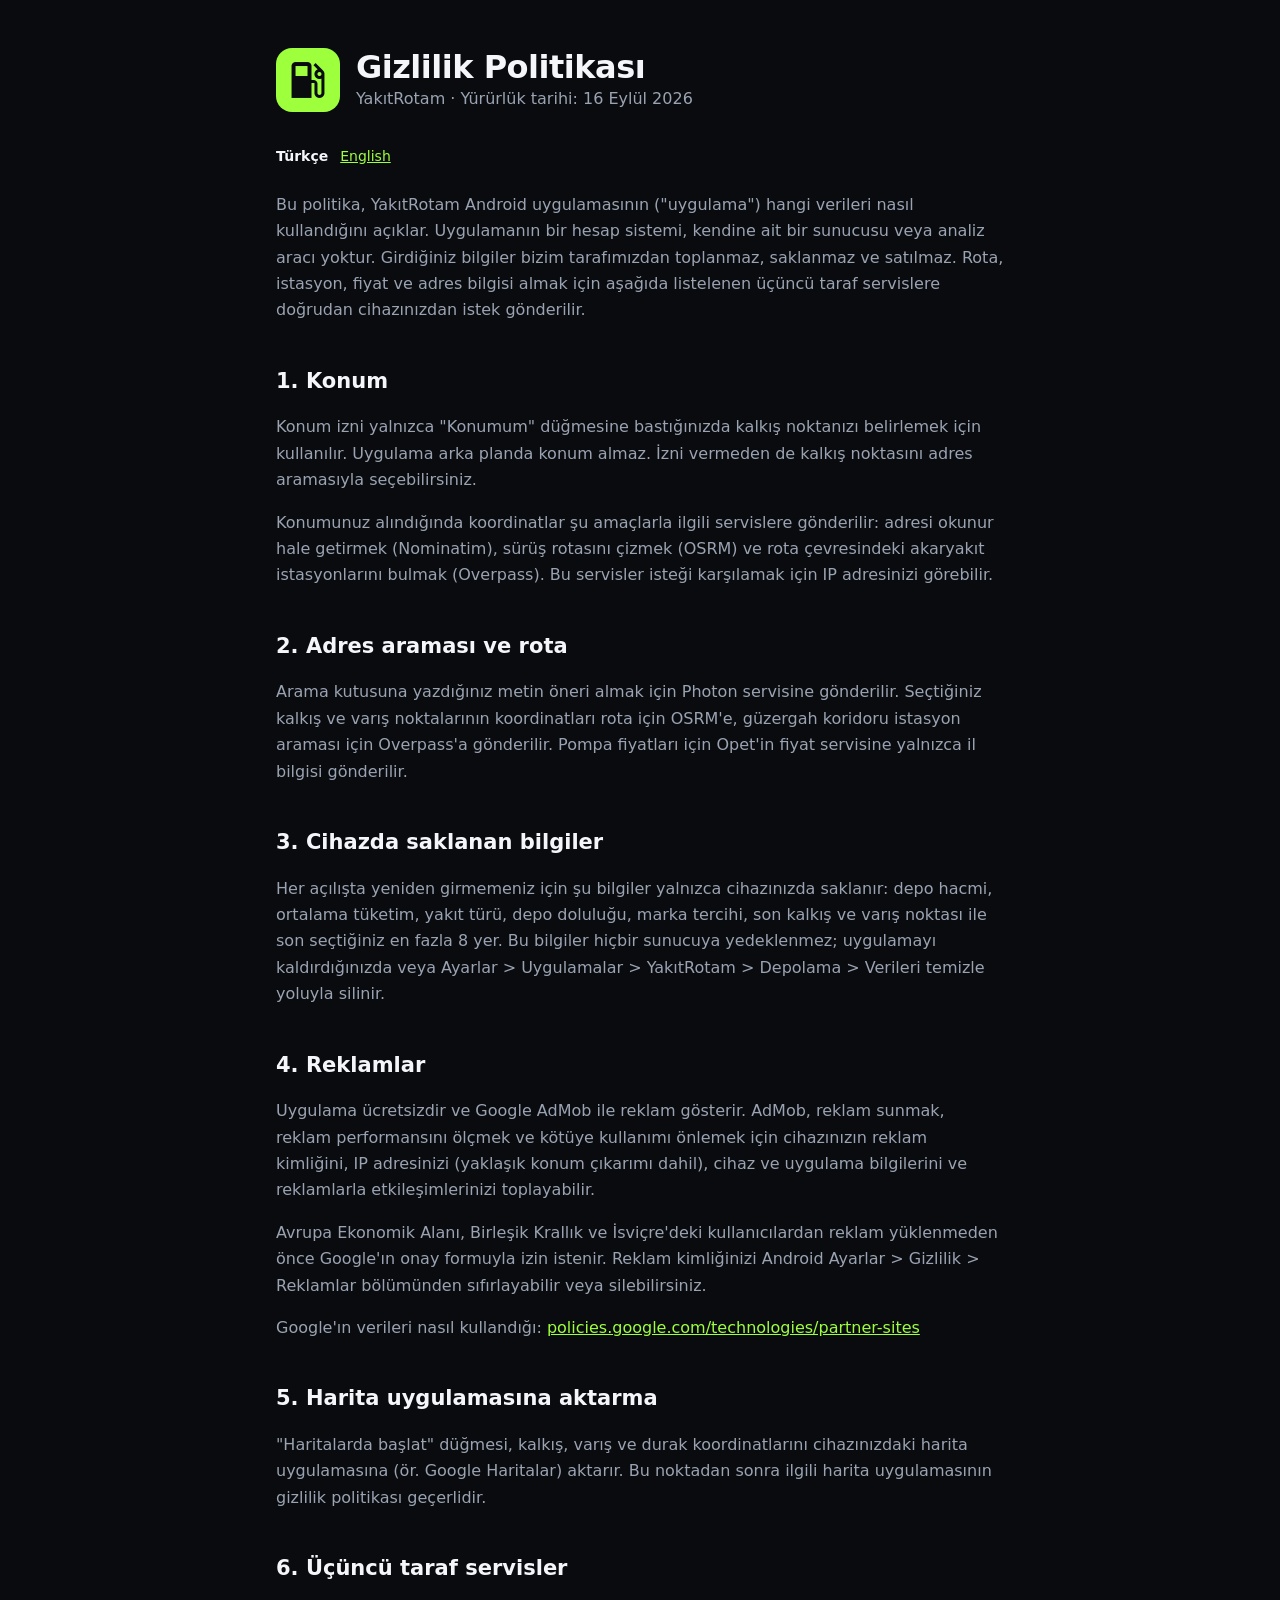
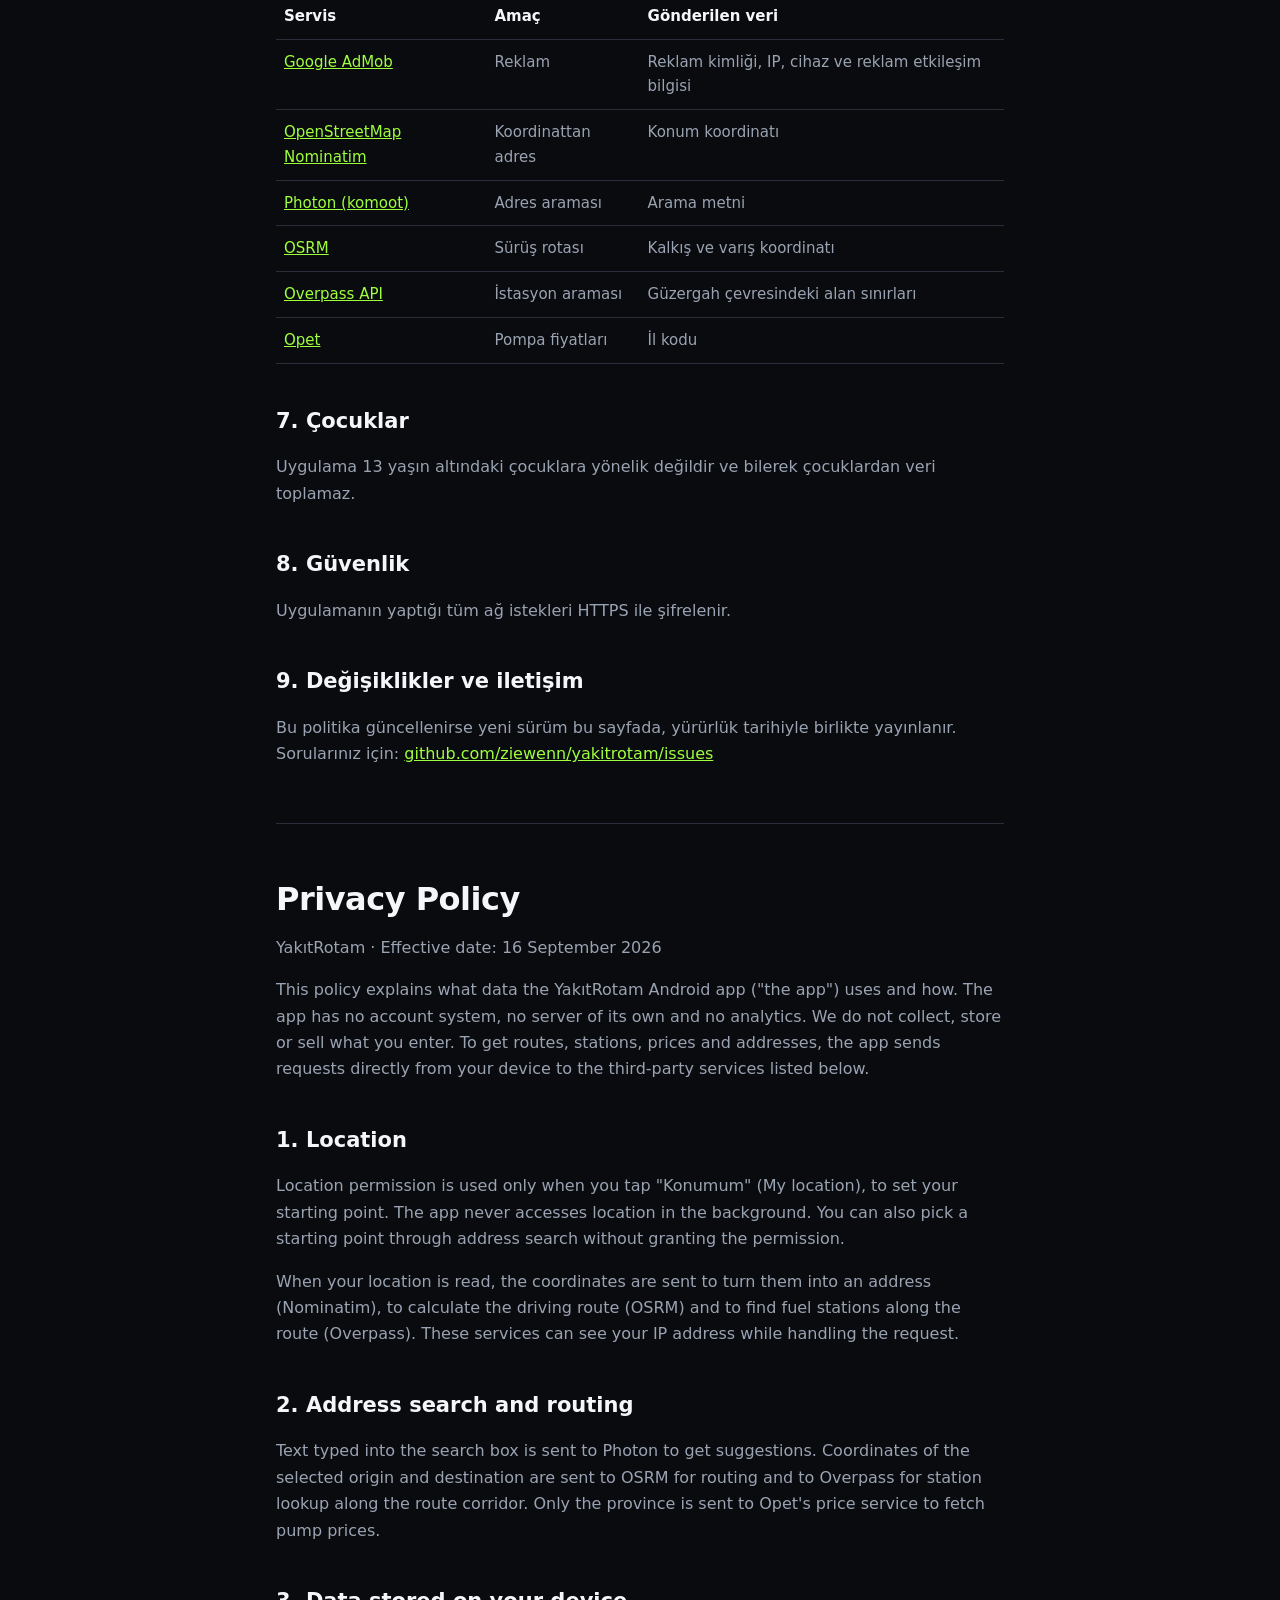
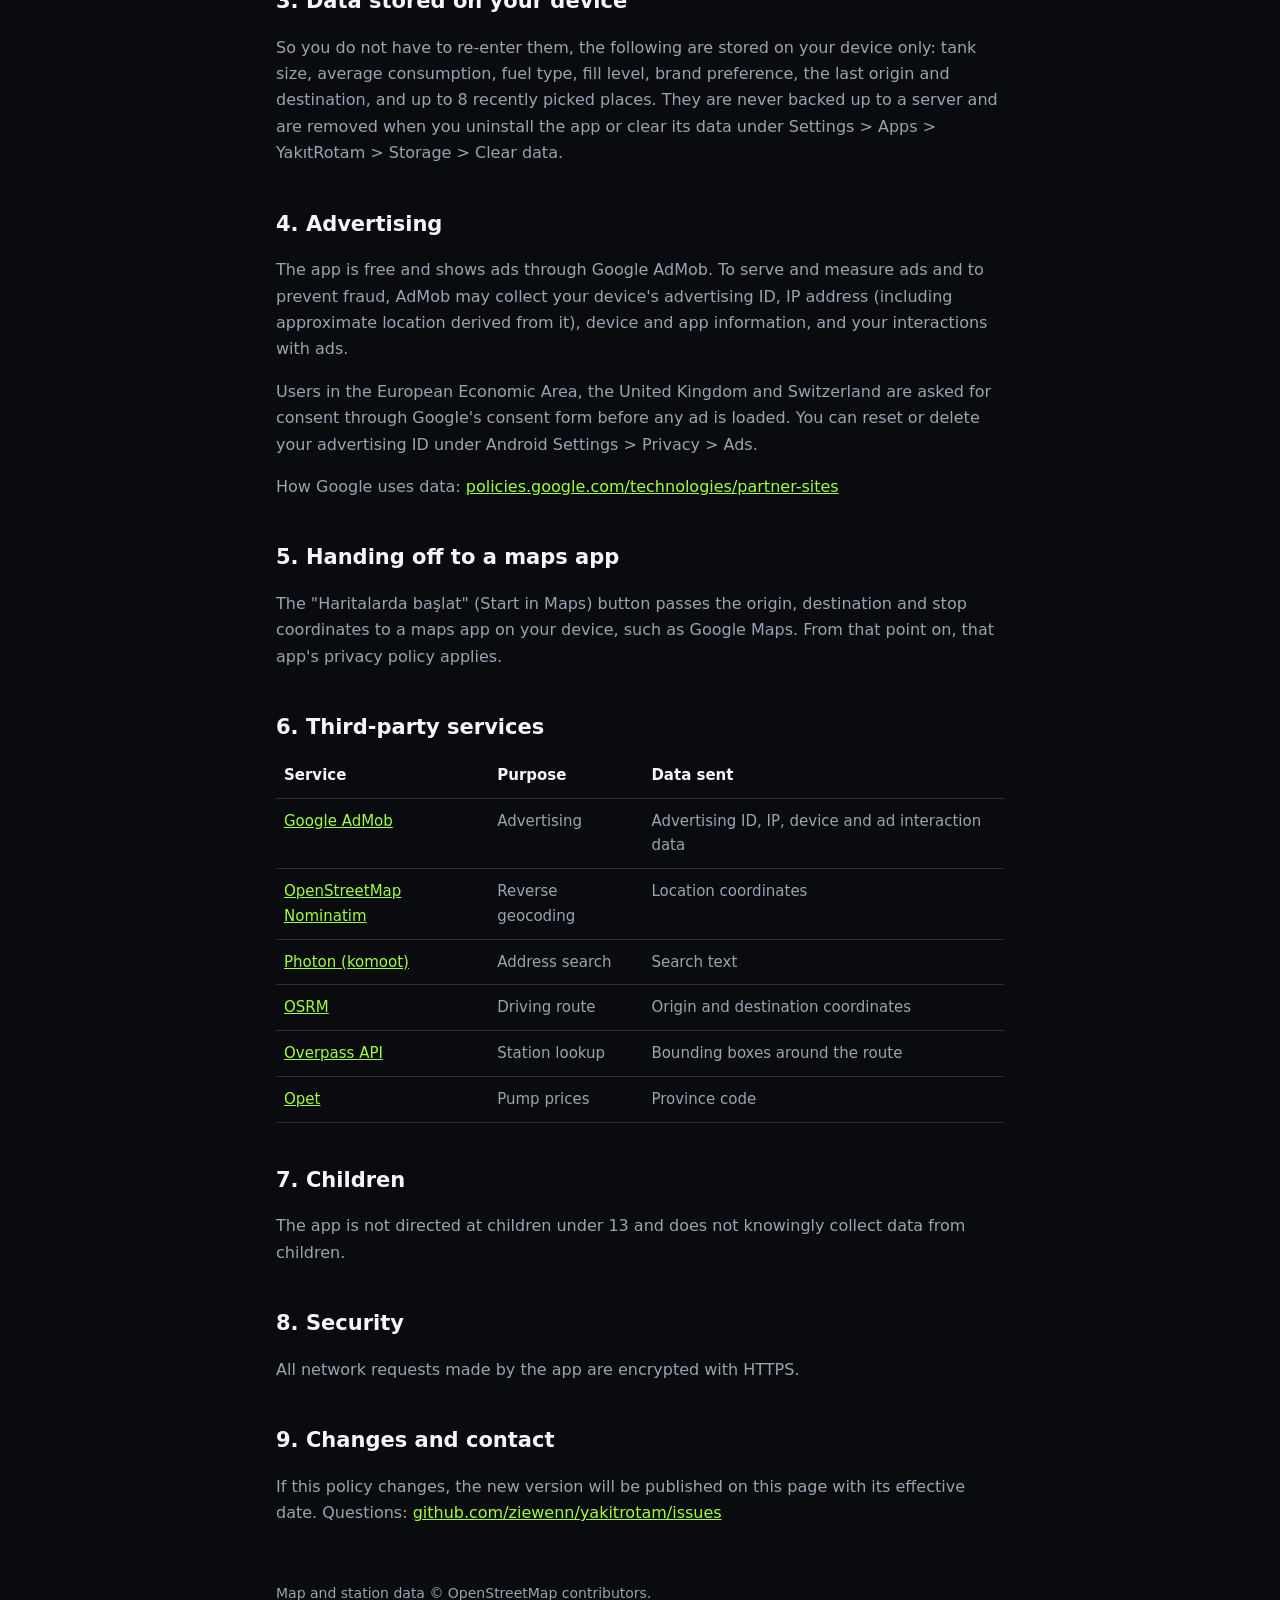
==== yakitrotam/privacy/index.html @ 1d60706a "YakıtRotam sitesi: gizlilik politikası ve app-ads.txt" ====
<!doctype html>
<html lang="tr">
<head>
<meta charset="utf-8">
<meta name="viewport" content="width=device-width, initial-scale=1">
<title>YakıtRotam Gizlilik Politikası</title>
<meta name="description" content="YakıtRotam Android uygulamasının gizlilik politikası.">
<link rel="icon" href="../icon.png">
<link rel="stylesheet" href="../../styles.css">
</head>
<body>
<main>
  <header>
    <img src="../icon.png" alt="">
    <div>
      <h1>Gizlilik Politikası</h1>
      <p style="margin:0">YakıtRotam · Yürürlük tarihi: 16 Eylül 2026</p>
    </div>
  </header>

  <div class="lang"><strong>Türkçe</strong> <a href="#en">English</a></div>

  <p>Bu politika, YakıtRotam Android uygulamasının ("uygulama") hangi verileri nasıl
  kullandığını açıklar. Uygulamanın bir hesap sistemi, kendine ait bir sunucusu veya
  analiz aracı yoktur. Girdiğiniz bilgiler bizim tarafımızdan toplanmaz, saklanmaz ve
  satılmaz. Rota, istasyon, fiyat ve adres bilgisi almak için aşağıda listelenen
  üçüncü taraf servislere doğrudan cihazınızdan istek gönderilir.</p>

  <h2>1. Konum</h2>
  <p>Konum izni yalnızca "Konumum" düğmesine bastığınızda kalkış noktanızı belirlemek
  için kullanılır. Uygulama arka planda konum almaz. İzni vermeden de kalkış noktasını
  adres aramasıyla seçebilirsiniz.</p>
  <p>Konumunuz alındığında koordinatlar şu amaçlarla ilgili servislere gönderilir:
  adresi okunur hale getirmek (Nominatim), sürüş rotasını çizmek (OSRM) ve rota
  çevresindeki akaryakıt istasyonlarını bulmak (Overpass). Bu servisler isteği
  karşılamak için IP adresinizi görebilir.</p>

  <h2>2. Adres araması ve rota</h2>
  <p>Arama kutusuna yazdığınız metin öneri almak için Photon servisine gönderilir.
  Seçtiğiniz kalkış ve varış noktalarının koordinatları rota için OSRM'e, güzergah
  koridoru istasyon araması için Overpass'a gönderilir. Pompa fiyatları için Opet'in
  fiyat servisine yalnızca il bilgisi gönderilir.</p>

  <h2>3. Cihazda saklanan bilgiler</h2>
  <p>Her açılışta yeniden girmemeniz için şu bilgiler yalnızca cihazınızda saklanır:
  depo hacmi, ortalama tüketim, yakıt türü, depo doluluğu, marka tercihi, son kalkış
  ve varış noktası ile son seçtiğiniz en fazla 8 yer. Bu bilgiler hiçbir sunucuya
  yedeklenmez; uygulamayı kaldırdığınızda veya Ayarlar &gt; Uygulamalar &gt; YakıtRotam &gt;
  Depolama &gt; Verileri temizle yoluyla silinir.</p>

  <h2>4. Reklamlar</h2>
  <p>Uygulama ücretsizdir ve Google AdMob ile reklam gösterir. AdMob, reklam sunmak,
  reklam performansını ölçmek ve kötüye kullanımı önlemek için cihazınızın reklam
  kimliğini, IP adresinizi (yaklaşık konum çıkarımı dahil), cihaz ve uygulama
  bilgilerini ve reklamlarla etkileşimlerinizi toplayabilir.</p>
  <p>Avrupa Ekonomik Alanı, Birleşik Krallık ve İsviçre'deki kullanıcılardan reklam
  yüklenmeden önce Google'ın onay formuyla izin istenir. Reklam kimliğinizi Android
  Ayarlar &gt; Gizlilik &gt; Reklamlar bölümünden sıfırlayabilir veya silebilirsiniz.</p>
  <p>Google'ın verileri nasıl kullandığı:
  <a href="https://policies.google.com/technologies/partner-sites">policies.google.com/technologies/partner-sites</a></p>

  <h2>5. Harita uygulamasına aktarma</h2>
  <p>"Haritalarda başlat" düğmesi, kalkış, varış ve durak koordinatlarını cihazınızdaki
  harita uygulamasına (ör. Google Haritalar) aktarır. Bu noktadan sonra ilgili harita
  uygulamasının gizlilik politikası geçerlidir.</p>

  <h2>6. Üçüncü taraf servisler</h2>
  <div class="table-wrap">
  <table>
    <tr><th>Servis</th><th>Amaç</th><th>Gönderilen veri</th></tr>
    <tr><td><a href="https://admob.google.com/">Google AdMob</a></td><td>Reklam</td><td>Reklam kimliği, IP, cihaz ve reklam etkileşim bilgisi</td></tr>
    <tr><td><a href="https://wiki.osmfoundation.org/wiki/Privacy_Policy">OpenStreetMap Nominatim</a></td><td>Koordinattan adres</td><td>Konum koordinatı</td></tr>
    <tr><td><a href="https://photon.komoot.io/">Photon (komoot)</a></td><td>Adres araması</td><td>Arama metni</td></tr>
    <tr><td><a href="https://project-osrm.org/">OSRM</a></td><td>Sürüş rotası</td><td>Kalkış ve varış koordinatı</td></tr>
    <tr><td><a href="https://wiki.openstreetmap.org/wiki/Overpass_API">Overpass API</a></td><td>İstasyon araması</td><td>Güzergah çevresindeki alan sınırları</td></tr>
    <tr><td><a href="https://www.opet.com.tr/">Opet</a></td><td>Pompa fiyatları</td><td>İl kodu</td></tr>
  </table>
  </div>

  <h2>7. Çocuklar</h2>
  <p>Uygulama 13 yaşın altındaki çocuklara yönelik değildir ve bilerek çocuklardan veri
  toplamaz.</p>

  <h2>8. Güvenlik</h2>
  <p>Uygulamanın yaptığı tüm ağ istekleri HTTPS ile şifrelenir.</p>

  <h2>9. Değişiklikler ve iletişim</h2>
  <p>Bu politika güncellenirse yeni sürüm bu sayfada, yürürlük tarihiyle birlikte
  yayınlanır. Sorularınız için:
  <a href="https://github.com/ziewenn/yakitrotam/issues">github.com/ziewenn/yakitrotam/issues</a></p>

  <hr style="border:none;border-top:1px solid var(--border);margin:56px 0" id="en">

  <h1>Privacy Policy</h1>
  <p>YakıtRotam · Effective date: 16 September 2026</p>

  <p>This policy explains what data the YakıtRotam Android app ("the app") uses and how.
  The app has no account system, no server of its own and no analytics. We do not
  collect, store or sell what you enter. To get routes, stations, prices and addresses,
  the app sends requests directly from your device to the third-party services listed
  below.</p>

  <h2>1. Location</h2>
  <p>Location permission is used only when you tap "Konumum" (My location), to set your
  starting point. The app never accesses location in the background. You can also pick
  a starting point through address search without granting the permission.</p>
  <p>When your location is read, the coordinates are sent to turn them into an address
  (Nominatim), to calculate the driving route (OSRM) and to find fuel stations along the
  route (Overpass). These services can see your IP address while handling the request.</p>

  <h2>2. Address search and routing</h2>
  <p>Text typed into the search box is sent to Photon to get suggestions. Coordinates of
  the selected origin and destination are sent to OSRM for routing and to Overpass for
  station lookup along the route corridor. Only the province is sent to Opet's price
  service to fetch pump prices.</p>

  <h2>3. Data stored on your device</h2>
  <p>So you do not have to re-enter them, the following are stored on your device only:
  tank size, average consumption, fuel type, fill level, brand preference, the last
  origin and destination, and up to 8 recently picked places. They are never backed up
  to a server and are removed when you uninstall the app or clear its data under
  Settings &gt; Apps &gt; YakıtRotam &gt; Storage &gt; Clear data.</p>

  <h2>4. Advertising</h2>
  <p>The app is free and shows ads through Google AdMob. To serve and measure ads and to
  prevent fraud, AdMob may collect your device's advertising ID, IP address (including
  approximate location derived from it), device and app information, and your
  interactions with ads.</p>
  <p>Users in the European Economic Area, the United Kingdom and Switzerland are asked
  for consent through Google's consent form before any ad is loaded. You can reset or
  delete your advertising ID under Android Settings &gt; Privacy &gt; Ads.</p>
  <p>How Google uses data:
  <a href="https://policies.google.com/technologies/partner-sites">policies.google.com/technologies/partner-sites</a></p>

  <h2>5. Handing off to a maps app</h2>
  <p>The "Haritalarda başlat" (Start in Maps) button passes the origin, destination and
  stop coordinates to a maps app on your device, such as Google Maps. From that point
  on, that app's privacy policy applies.</p>

  <h2>6. Third-party services</h2>
  <div class="table-wrap">
  <table>
    <tr><th>Service</th><th>Purpose</th><th>Data sent</th></tr>
    <tr><td><a href="https://admob.google.com/">Google AdMob</a></td><td>Advertising</td><td>Advertising ID, IP, device and ad interaction data</td></tr>
    <tr><td><a href="https://wiki.osmfoundation.org/wiki/Privacy_Policy">OpenStreetMap Nominatim</a></td><td>Reverse geocoding</td><td>Location coordinates</td></tr>
    <tr><td><a href="https://photon.komoot.io/">Photon (komoot)</a></td><td>Address search</td><td>Search text</td></tr>
    <tr><td><a href="https://project-osrm.org/">OSRM</a></td><td>Driving route</td><td>Origin and destination coordinates</td></tr>
    <tr><td><a href="https://wiki.openstreetmap.org/wiki/Overpass_API">Overpass API</a></td><td>Station lookup</td><td>Bounding boxes around the route</td></tr>
    <tr><td><a href="https://www.opet.com.tr/">Opet</a></td><td>Pump prices</td><td>Province code</td></tr>
  </table>
  </div>

  <h2>7. Children</h2>
  <p>The app is not directed at children under 13 and does not knowingly collect data
  from children.</p>

  <h2>8. Security</h2>
  <p>All network requests made by the app are encrypted with HTTPS.</p>

  <h2>9. Changes and contact</h2>
  <p>If this policy changes, the new version will be published on this page with its
  effective date. Questions:
  <a href="https://github.com/ziewenn/yakitrotam/issues">github.com/ziewenn/yakitrotam/issues</a></p>

  <footer>Map and station data © OpenStreetMap contributors.</footer>
</main>
</body>
</html>
---- styles.css ----
:root { --bg:#0a0b0f; --surface:#14161d; --border:#2a2e3a; --text:#f4f6fa; --muted:#9aa3b2; --accent:#9eff3d; }
* { box-sizing:border-box; }
body { margin:0; background:var(--bg); color:var(--text); font:16px/1.65 system-ui,-apple-system,"Segoe UI",Roboto,sans-serif; }
main { max-width:760px; margin:0 auto; padding:48px 16px 80px; }
a { color:var(--accent); }
header { display:flex; align-items:center; gap:16px; margin-bottom:32px; }
header img { width:64px; height:64px; border-radius:16px; }
h1 { font-size:32px; line-height:1.2; margin:0; letter-spacing:-0.5px; }
h2 { font-size:21px; margin:40px 0 8px; }
h3 { font-size:17px; margin:24px 0 4px; }
p, li { color:var(--muted); }
strong { color:var(--text); }
.lang { display:flex; gap:12px; margin-bottom:24px; font-size:14px; }
.card { background:var(--surface); border:1px solid var(--border); border-radius:16px; padding:20px; margin:16px 0; }
table { width:100%; border-collapse:collapse; font-size:15px; }
th, td { text-align:left; padding:10px 8px; border-bottom:1px solid var(--border); vertical-align:top; color:var(--muted); }
th { color:var(--text); }
.table-wrap { overflow-x:auto; }
footer { margin-top:56px; font-size:14px; color:var(--muted); }
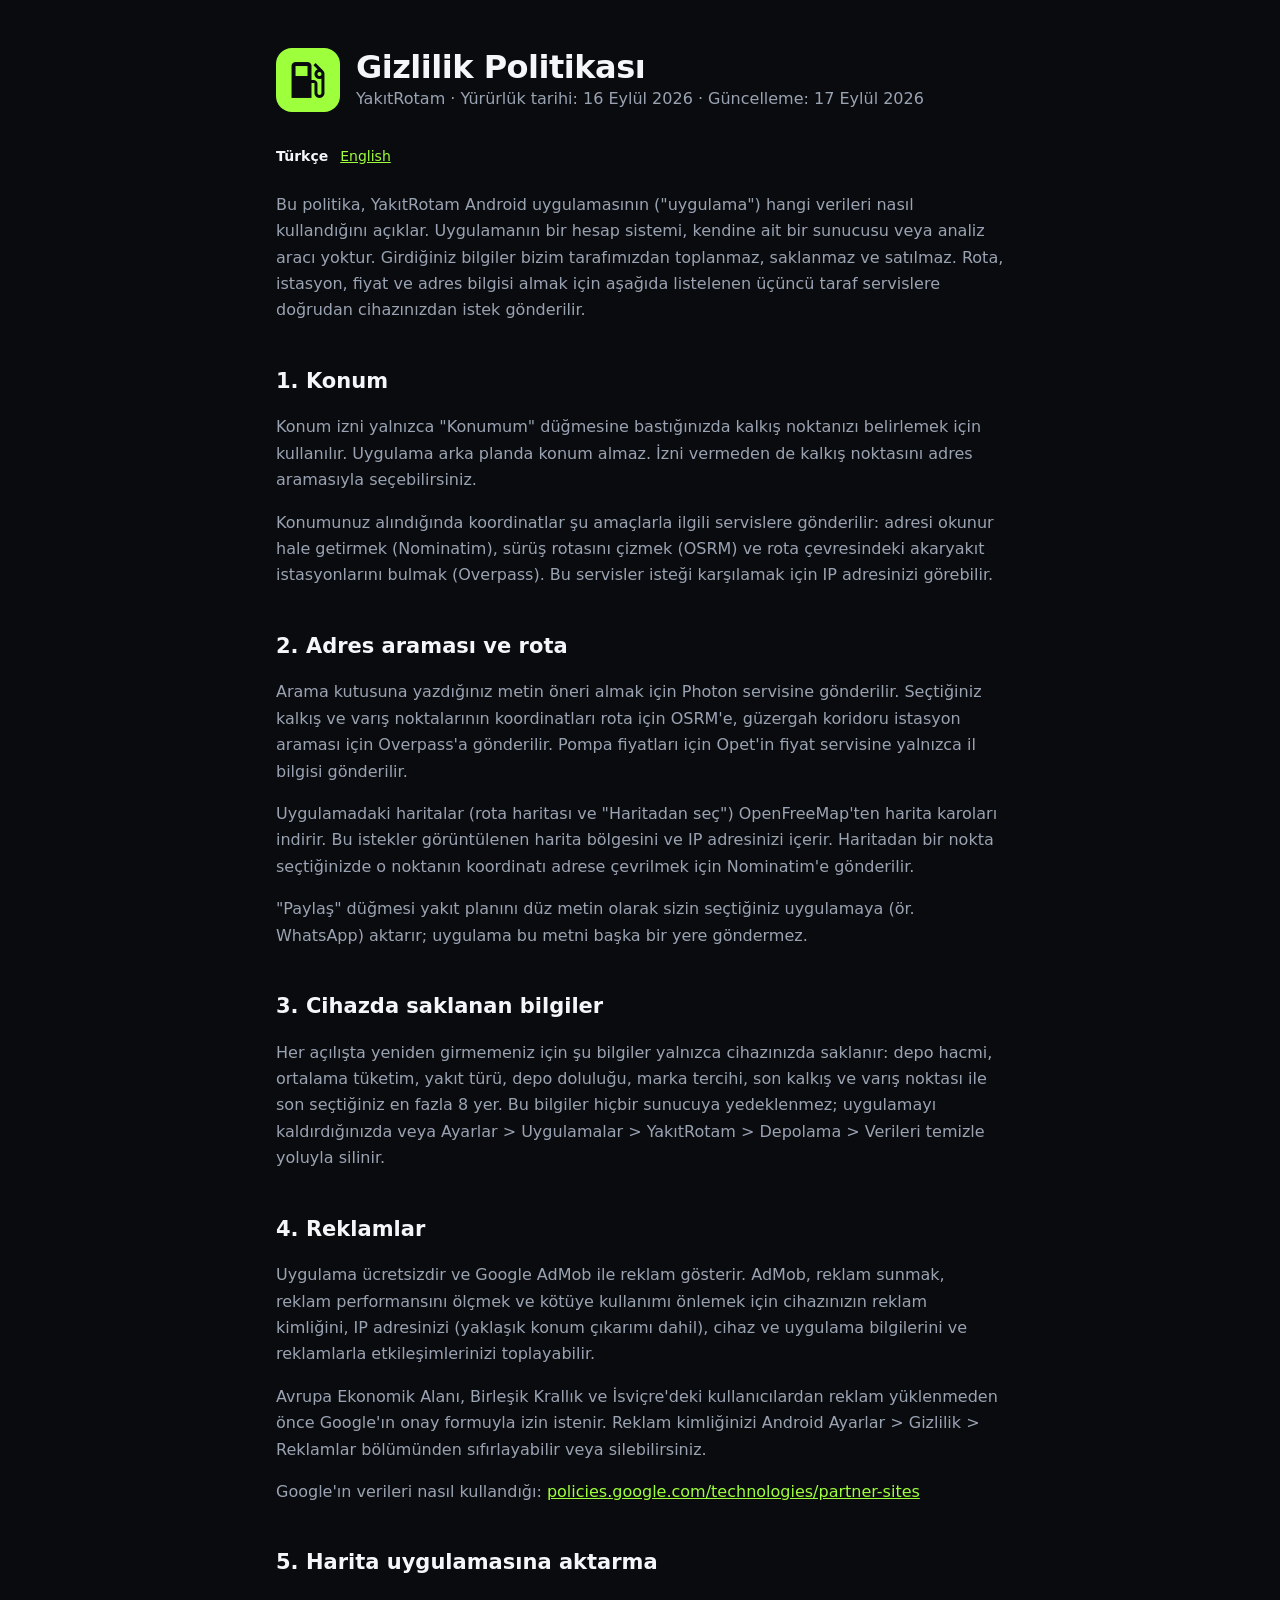
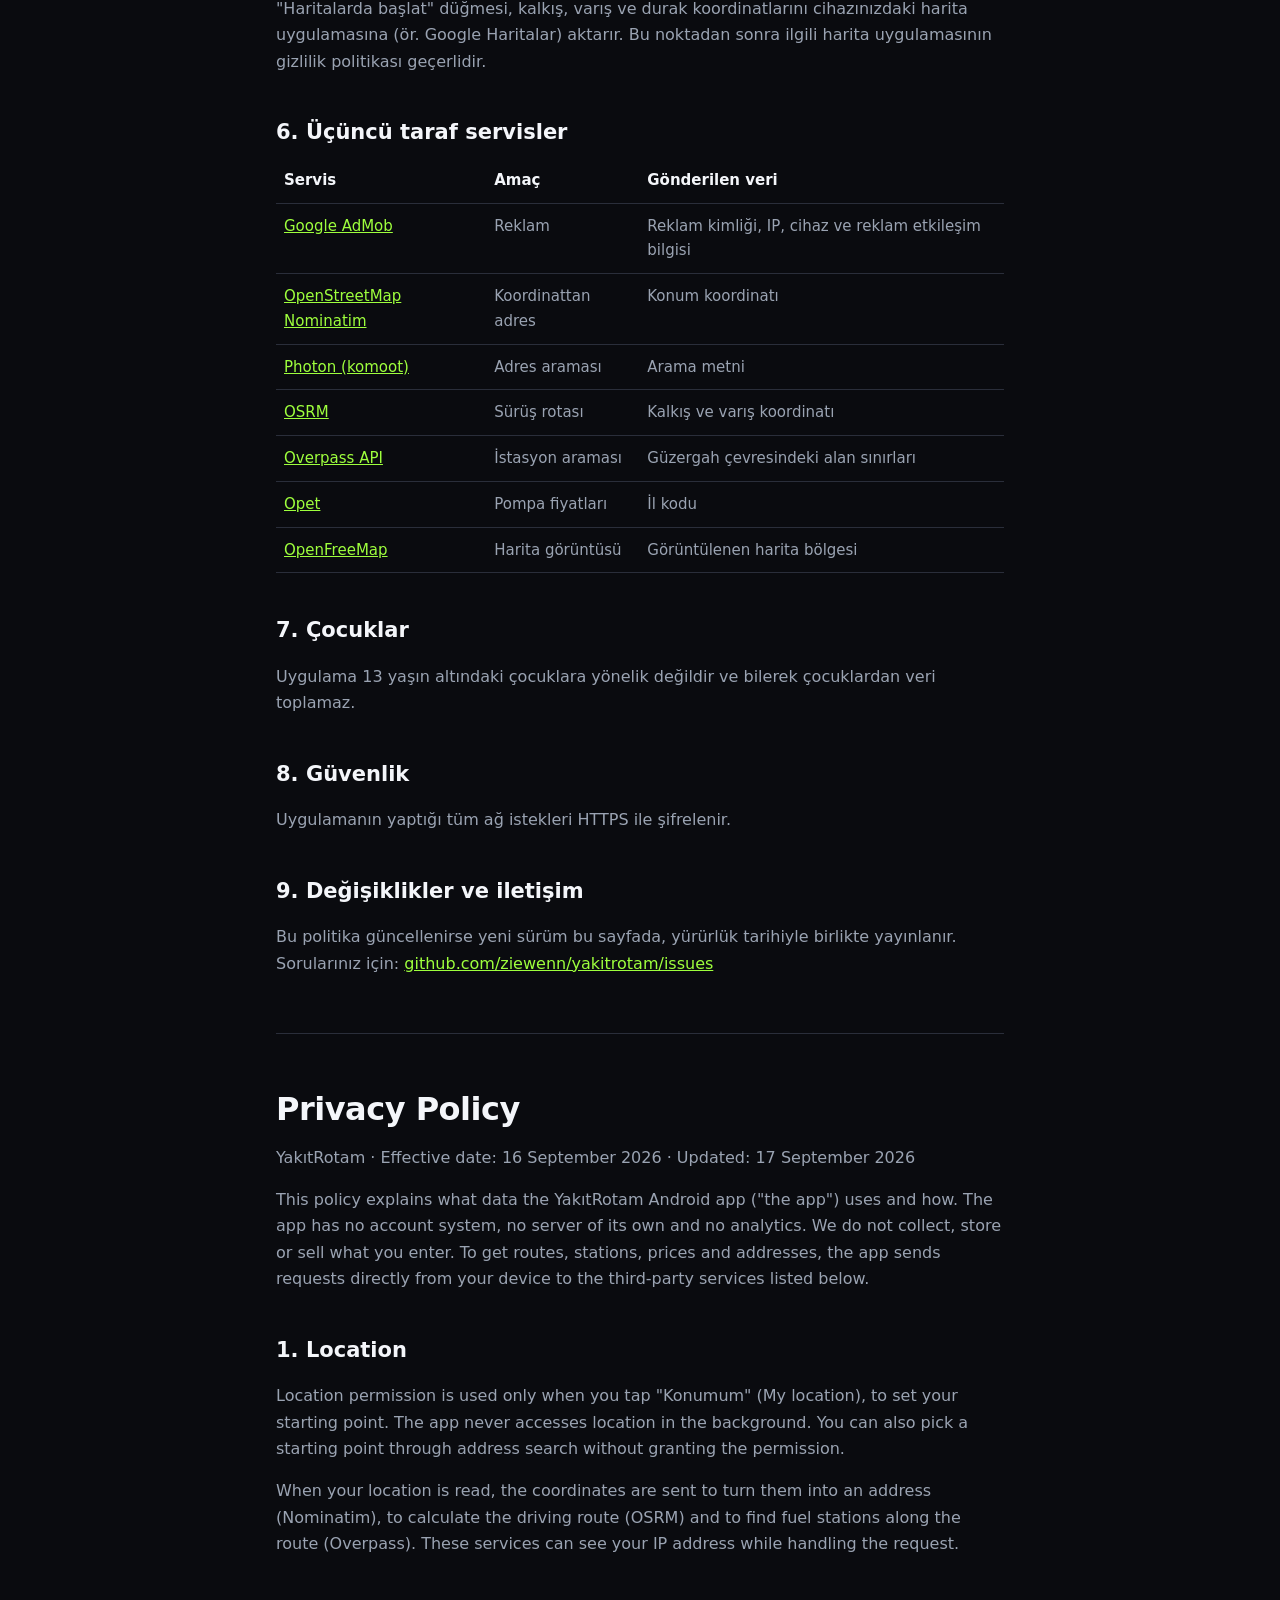
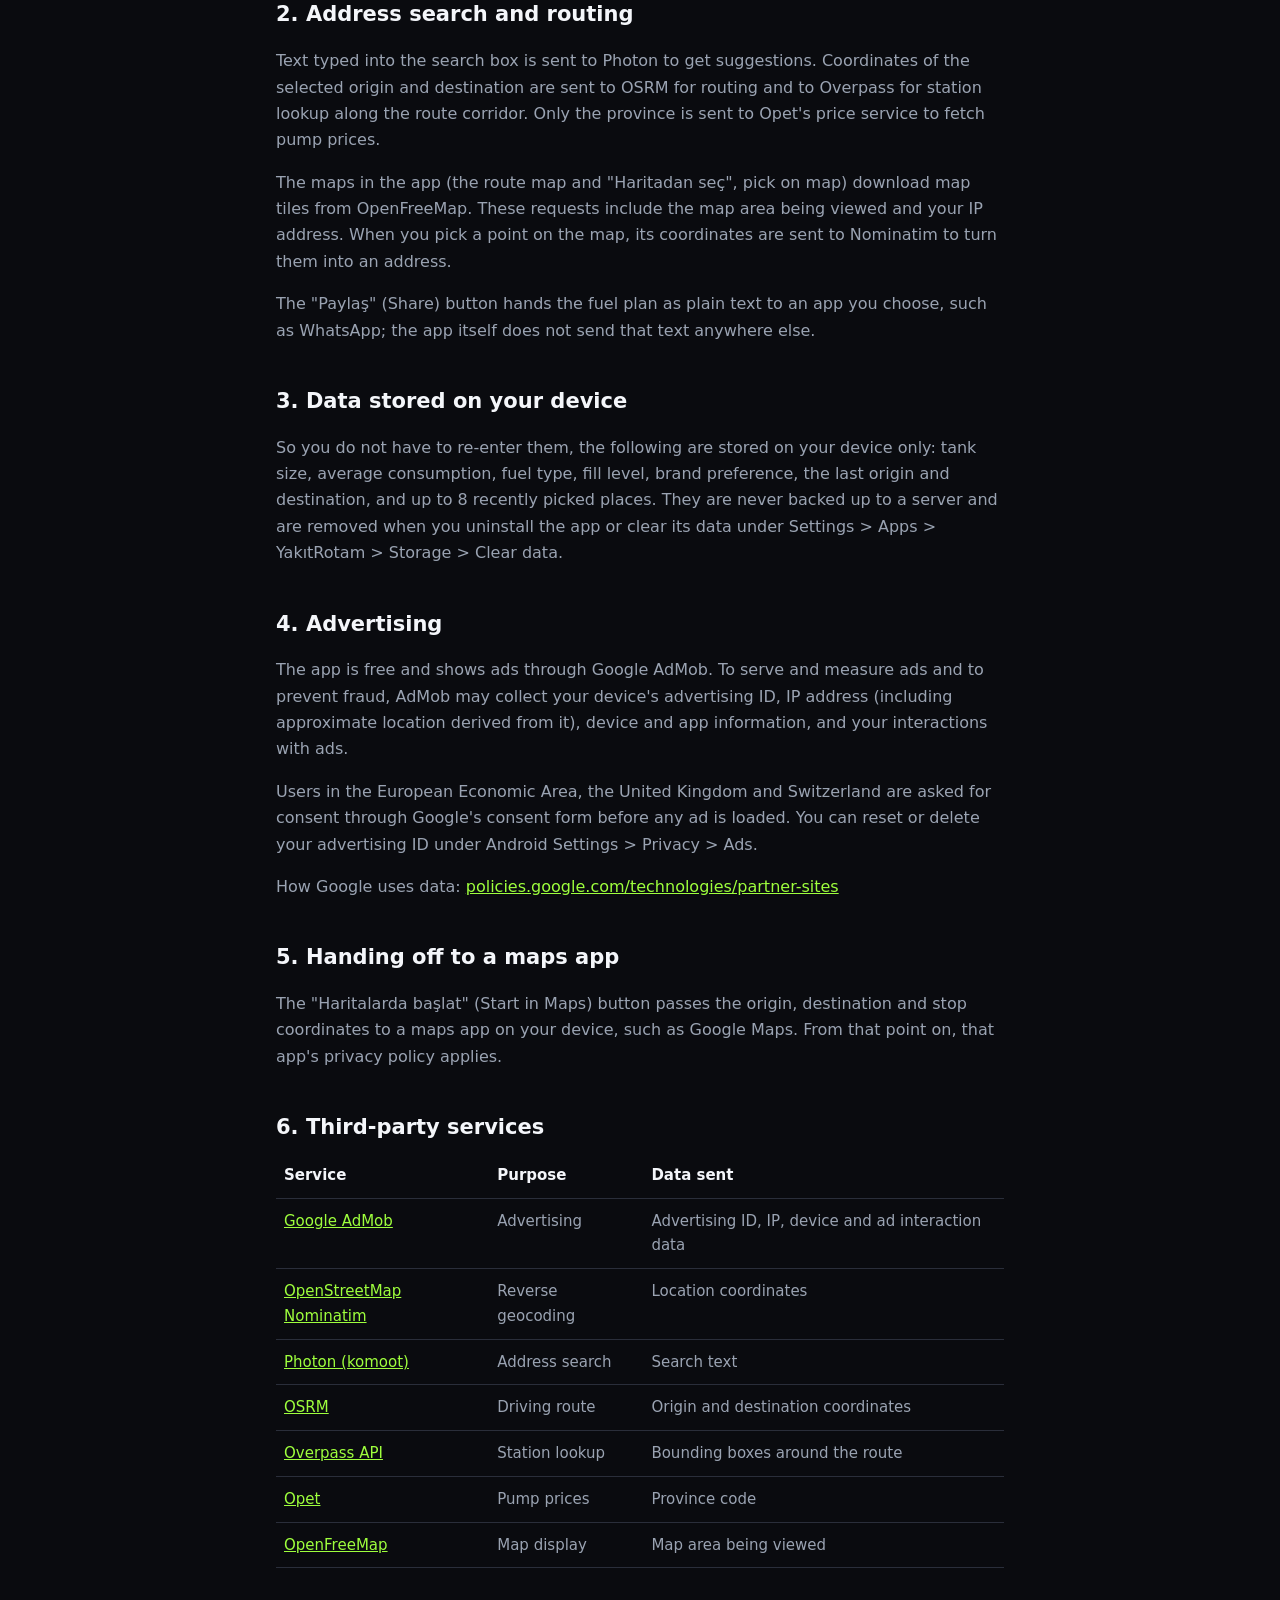
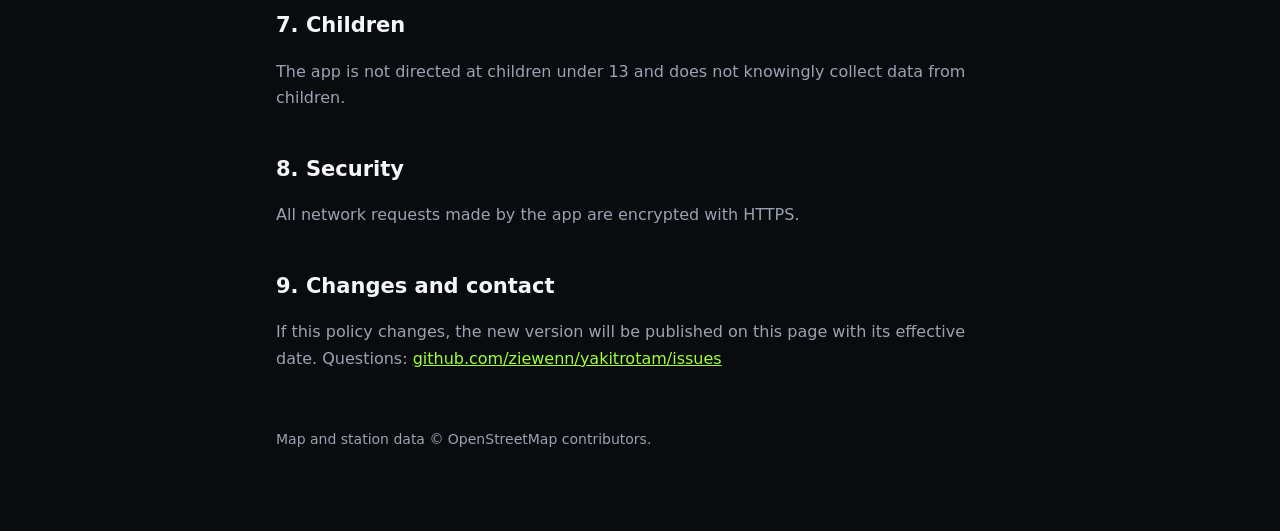
==== commit d32f51fe: "Gizlilik politikası: harita (OpenFreeMap), haritadan seçim ve paylaşım" ====
--- a/yakitrotam/privacy/index.html
+++ b/yakitrotam/privacy/index.html
@@ -14,7 +14,7 @@
     <img src="../icon.png" alt="">
     <div>
       <h1>Gizlilik Politikası</h1>
-      <p style="margin:0">YakıtRotam · Yürürlük tarihi: 16 Eylül 2026</p>
+      <p style="margin:0">YakıtRotam · Yürürlük tarihi: 16 Eylül 2026 · Güncelleme: 17 Eylül 2026</p>
     </div>
   </header>
 
@@ -40,6 +40,13 @@
   Seçtiğiniz kalkış ve varış noktalarının koordinatları rota için OSRM'e, güzergah
   koridoru istasyon araması için Overpass'a gönderilir. Pompa fiyatları için Opet'in
   fiyat servisine yalnızca il bilgisi gönderilir.</p>
+
+  <p>Uygulamadaki haritalar (rota haritası ve "Haritadan seç") OpenFreeMap'ten harita
+  karoları indirir. Bu istekler görüntülenen harita bölgesini ve IP adresinizi içerir.
+  Haritadan bir nokta seçtiğinizde o noktanın koordinatı adrese çevrilmek için
+  Nominatim'e gönderilir.</p>
+  <p>"Paylaş" düğmesi yakıt planını düz metin olarak sizin seçtiğiniz uygulamaya
+  (ör. WhatsApp) aktarır; uygulama bu metni başka bir yere göndermez.</p>
 
   <h2>3. Cihazda saklanan bilgiler</h2>
   <p>Her açılışta yeniden girmemeniz için şu bilgiler yalnızca cihazınızda saklanır:
@@ -74,6 +81,7 @@
     <tr><td><a href="https://project-osrm.org/">OSRM</a></td><td>Sürüş rotası</td><td>Kalkış ve varış koordinatı</td></tr>
     <tr><td><a href="https://wiki.openstreetmap.org/wiki/Overpass_API">Overpass API</a></td><td>İstasyon araması</td><td>Güzergah çevresindeki alan sınırları</td></tr>
     <tr><td><a href="https://www.opet.com.tr/">Opet</a></td><td>Pompa fiyatları</td><td>İl kodu</td></tr>
+    <tr><td><a href="https://openfreemap.org/">OpenFreeMap</a></td><td>Harita görüntüsü</td><td>Görüntülenen harita bölgesi</td></tr>
   </table>
   </div>
 
@@ -92,7 +100,7 @@
   <hr style="border:none;border-top:1px solid var(--border);margin:56px 0" id="en">
 
   <h1>Privacy Policy</h1>
-  <p>YakıtRotam · Effective date: 16 September 2026</p>
+  <p>YakıtRotam · Effective date: 16 September 2026 · Updated: 17 September 2026</p>
 
   <p>This policy explains what data the YakıtRotam Android app ("the app") uses and how.
   The app has no account system, no server of its own and no analytics. We do not
@@ -113,6 +121,13 @@
   the selected origin and destination are sent to OSRM for routing and to Overpass for
   station lookup along the route corridor. Only the province is sent to Opet's price
   service to fetch pump prices.</p>
+
+  <p>The maps in the app (the route map and "Haritadan seç", pick on map) download map
+  tiles from OpenFreeMap. These requests include the map area being viewed and your IP
+  address. When you pick a point on the map, its coordinates are sent to Nominatim to
+  turn them into an address.</p>
+  <p>The "Paylaş" (Share) button hands the fuel plan as plain text to an app you choose,
+  such as WhatsApp; the app itself does not send that text anywhere else.</p>
 
   <h2>3. Data stored on your device</h2>
   <p>So you do not have to re-enter them, the following are stored on your device only:
@@ -147,6 +162,7 @@
     <tr><td><a href="https://project-osrm.org/">OSRM</a></td><td>Driving route</td><td>Origin and destination coordinates</td></tr>
     <tr><td><a href="https://wiki.openstreetmap.org/wiki/Overpass_API">Overpass API</a></td><td>Station lookup</td><td>Bounding boxes around the route</td></tr>
     <tr><td><a href="https://www.opet.com.tr/">Opet</a></td><td>Pump prices</td><td>Province code</td></tr>
+    <tr><td><a href="https://openfreemap.org/">OpenFreeMap</a></td><td>Map display</td><td>Map area being viewed</td></tr>
   </table>
   </div>
 
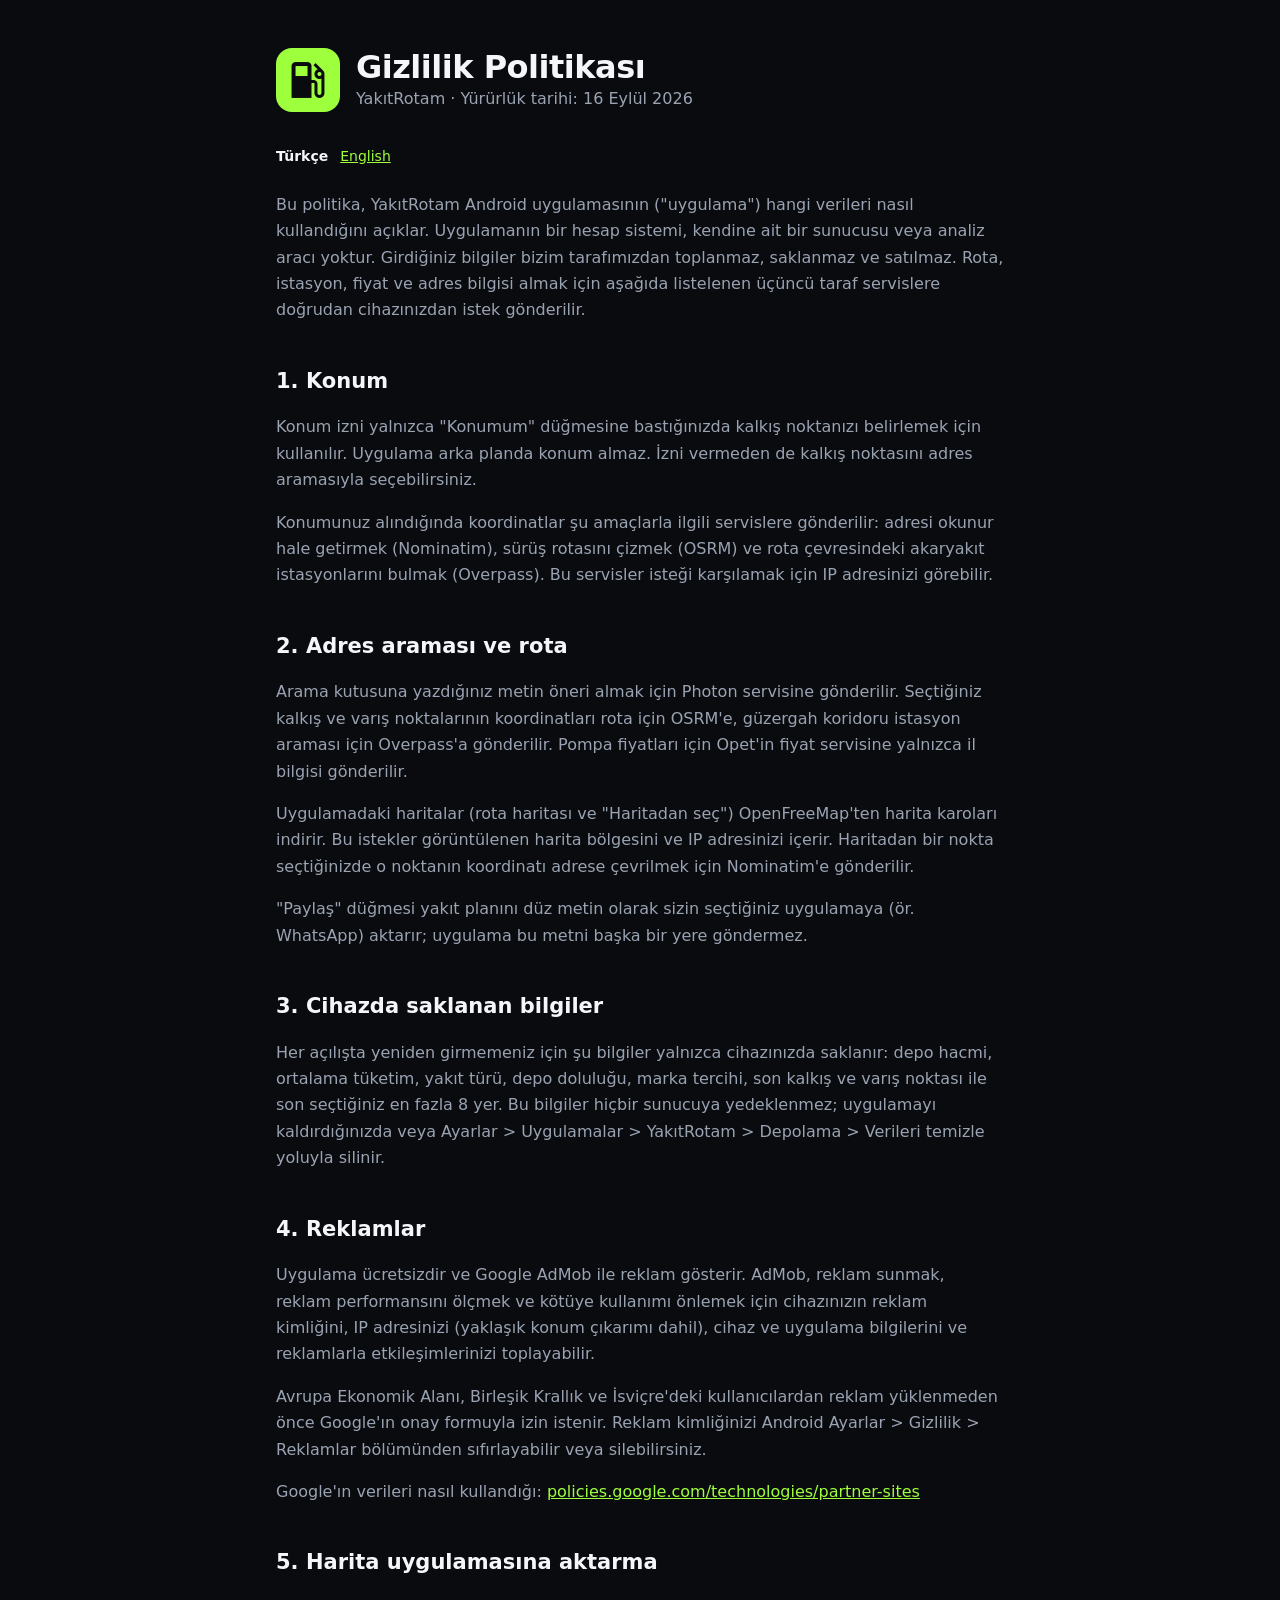
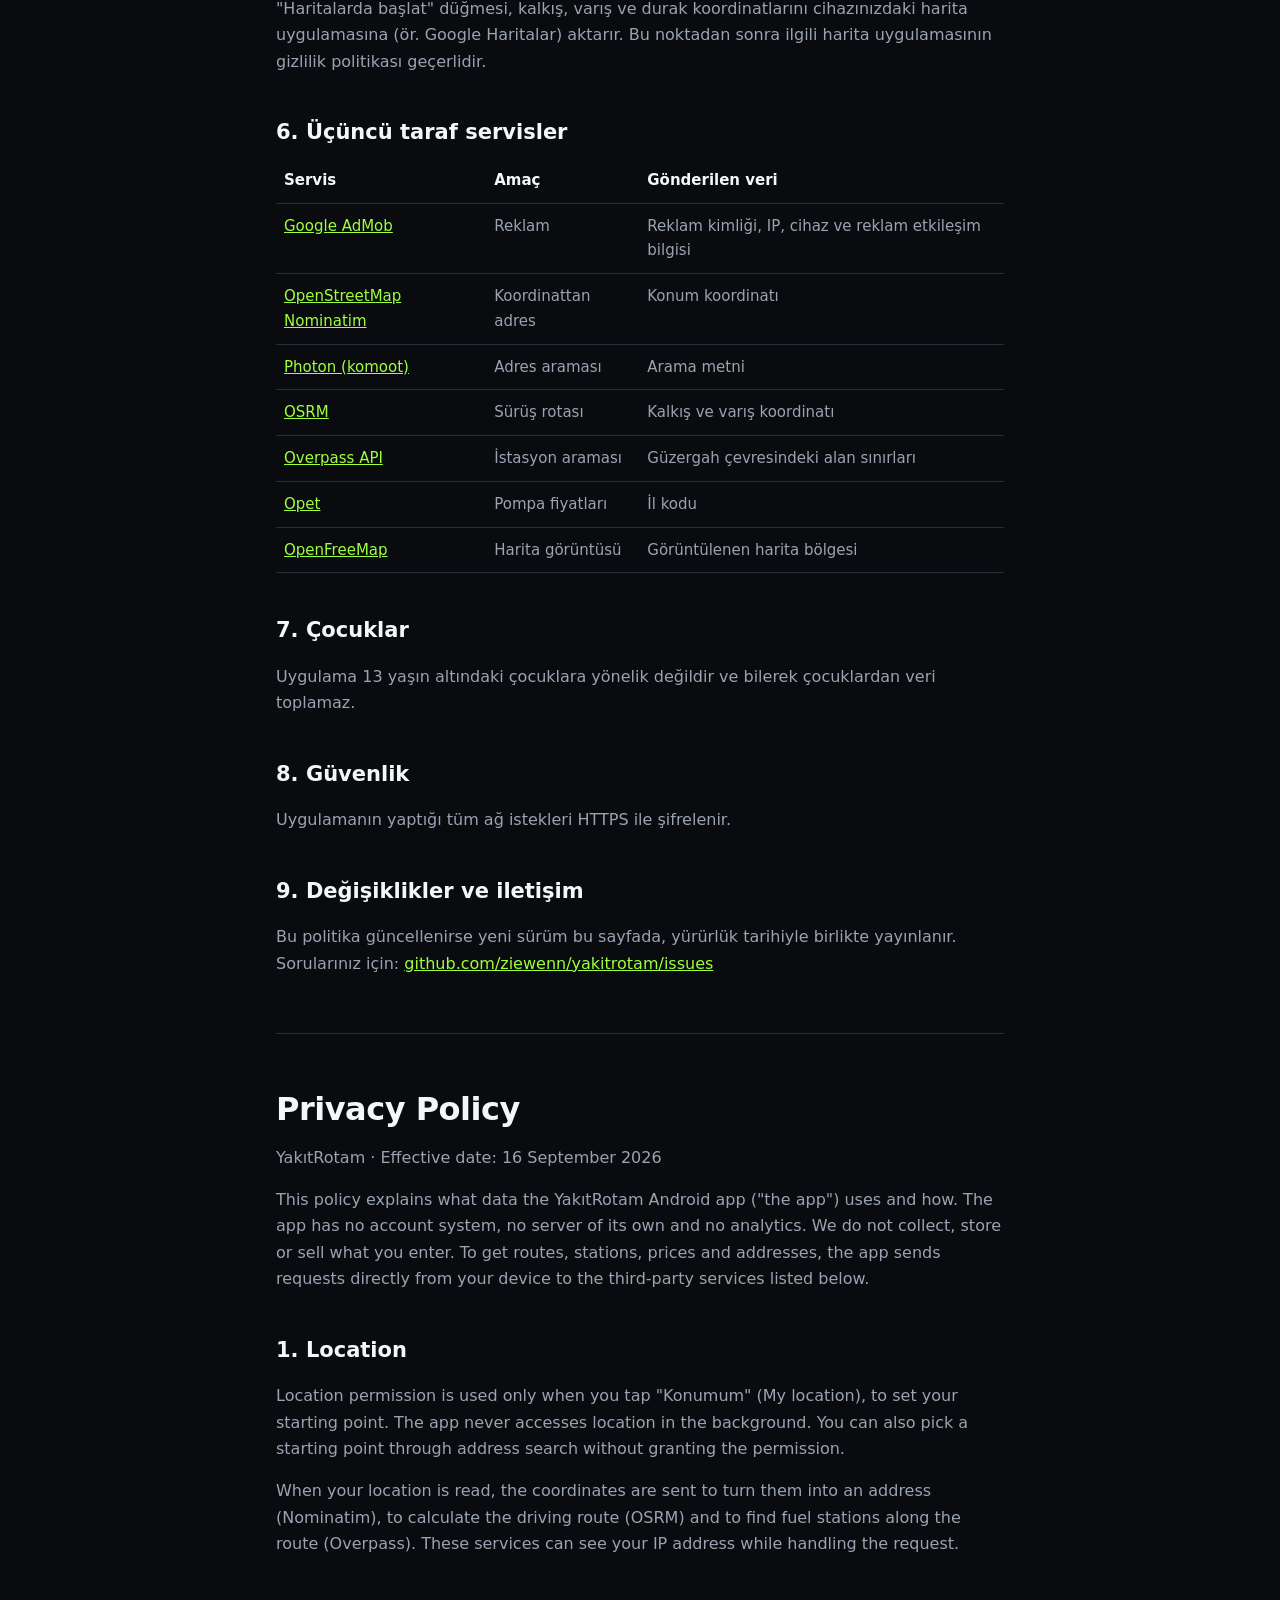
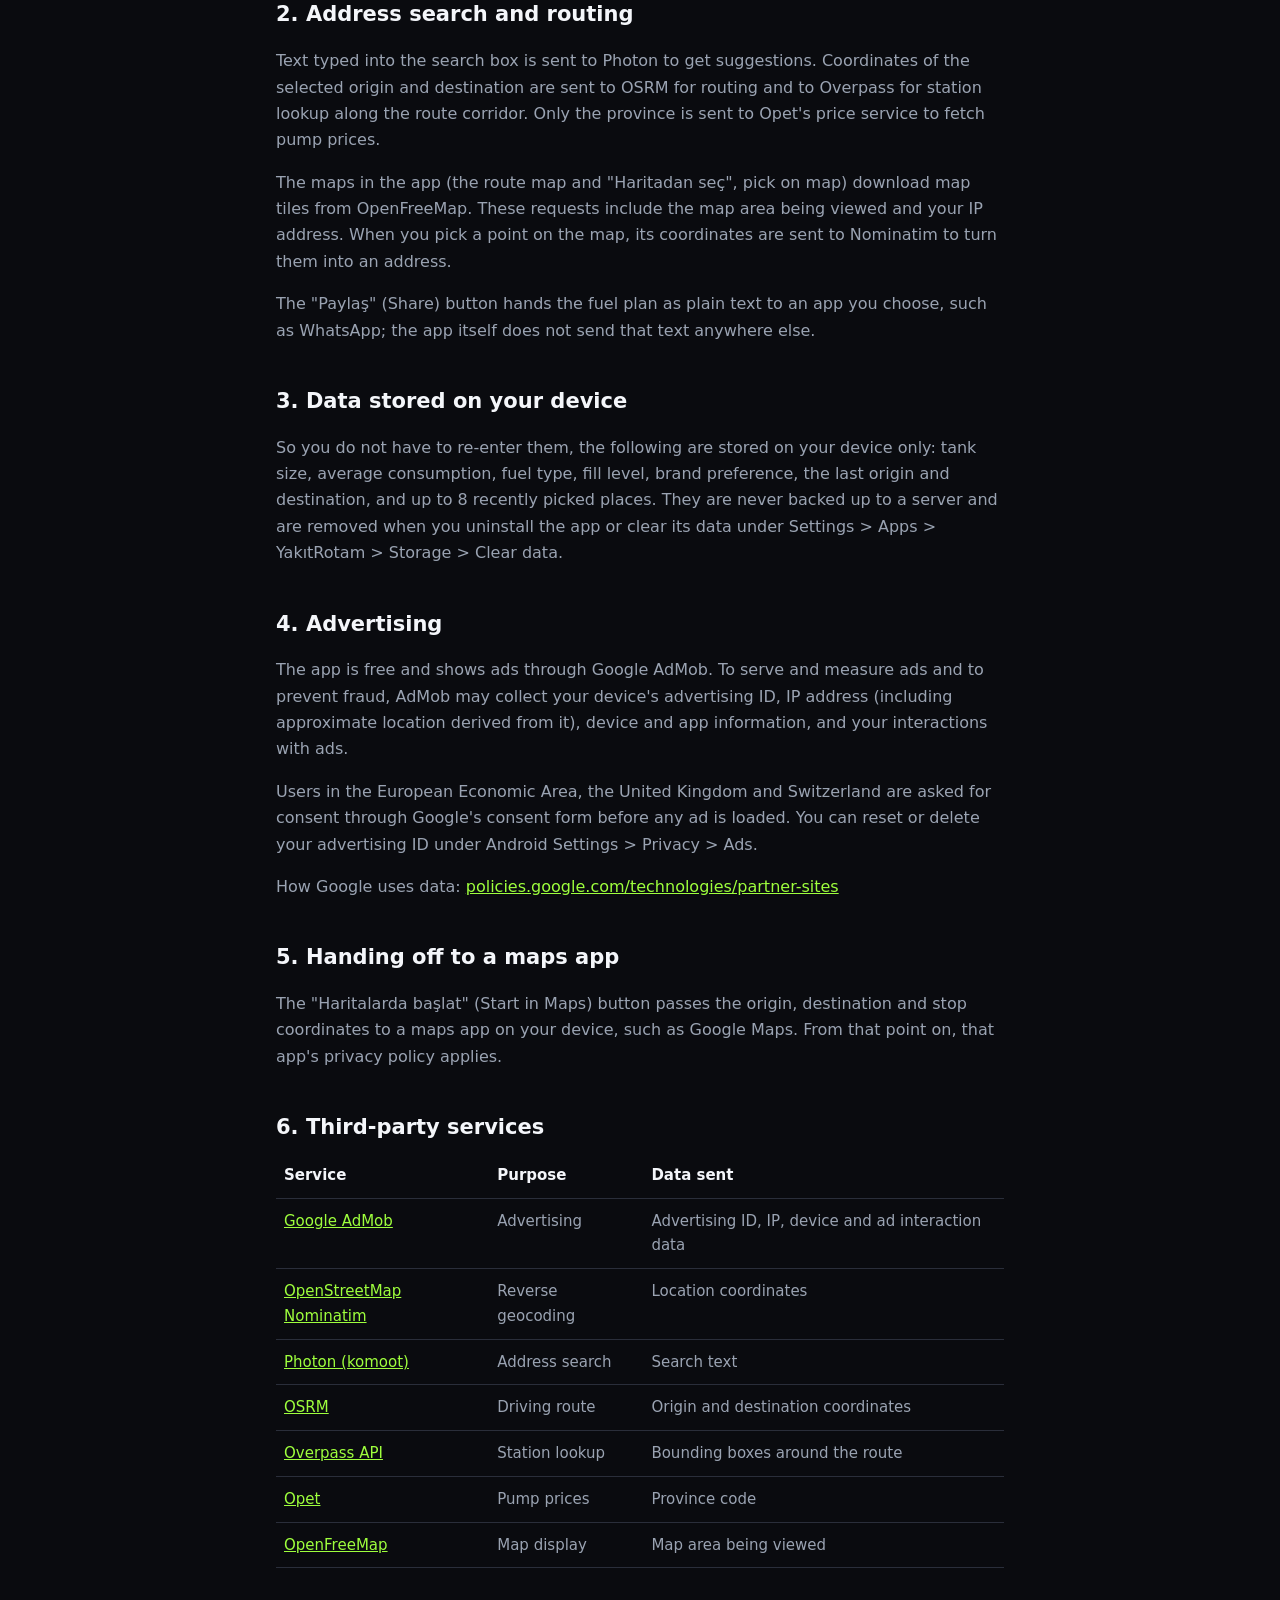
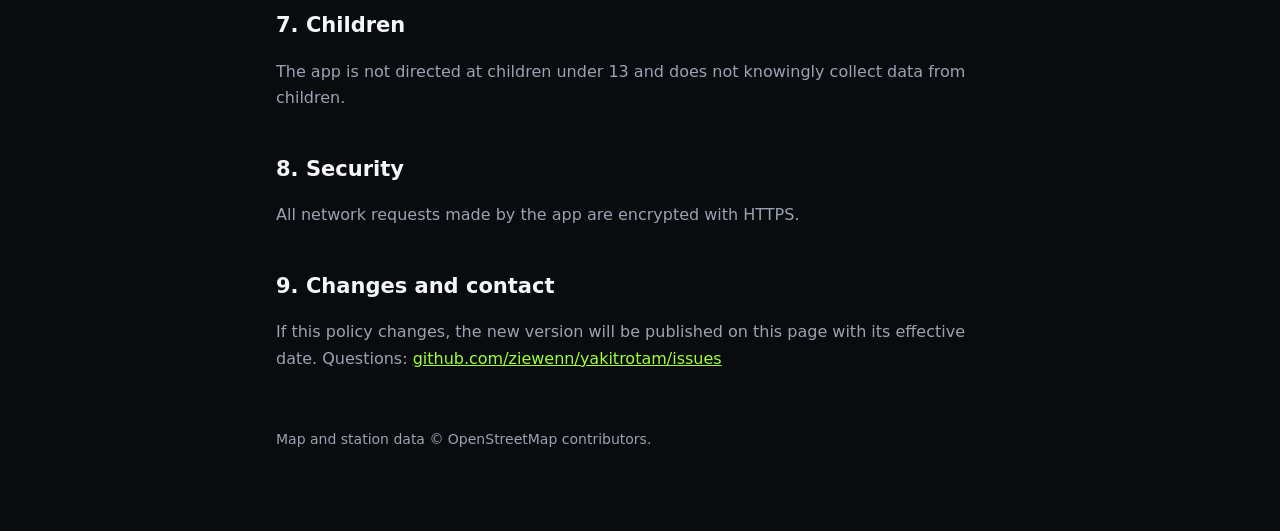
==== commit 416599b1: "Gizlilik politikası: tarih düzeltmesi" ====
--- a/yakitrotam/privacy/index.html
+++ b/yakitrotam/privacy/index.html
@@ -14,7 +14,7 @@
     <img src="../icon.png" alt="">
     <div>
       <h1>Gizlilik Politikası</h1>
-      <p style="margin:0">YakıtRotam · Yürürlük tarihi: 16 Eylül 2026 · Güncelleme: 17 Eylül 2026</p>
+      <p style="margin:0">YakıtRotam · Yürürlük tarihi: 16 Eylül 2026</p>
     </div>
   </header>
 
@@ -100,7 +100,7 @@
   <hr style="border:none;border-top:1px solid var(--border);margin:56px 0" id="en">
 
   <h1>Privacy Policy</h1>
-  <p>YakıtRotam · Effective date: 16 September 2026 · Updated: 17 September 2026</p>
+  <p>YakıtRotam · Effective date: 16 September 2026</p>
 
   <p>This policy explains what data the YakıtRotam Android app ("the app") uses and how.
   The app has no account system, no server of its own and no analytics. We do not
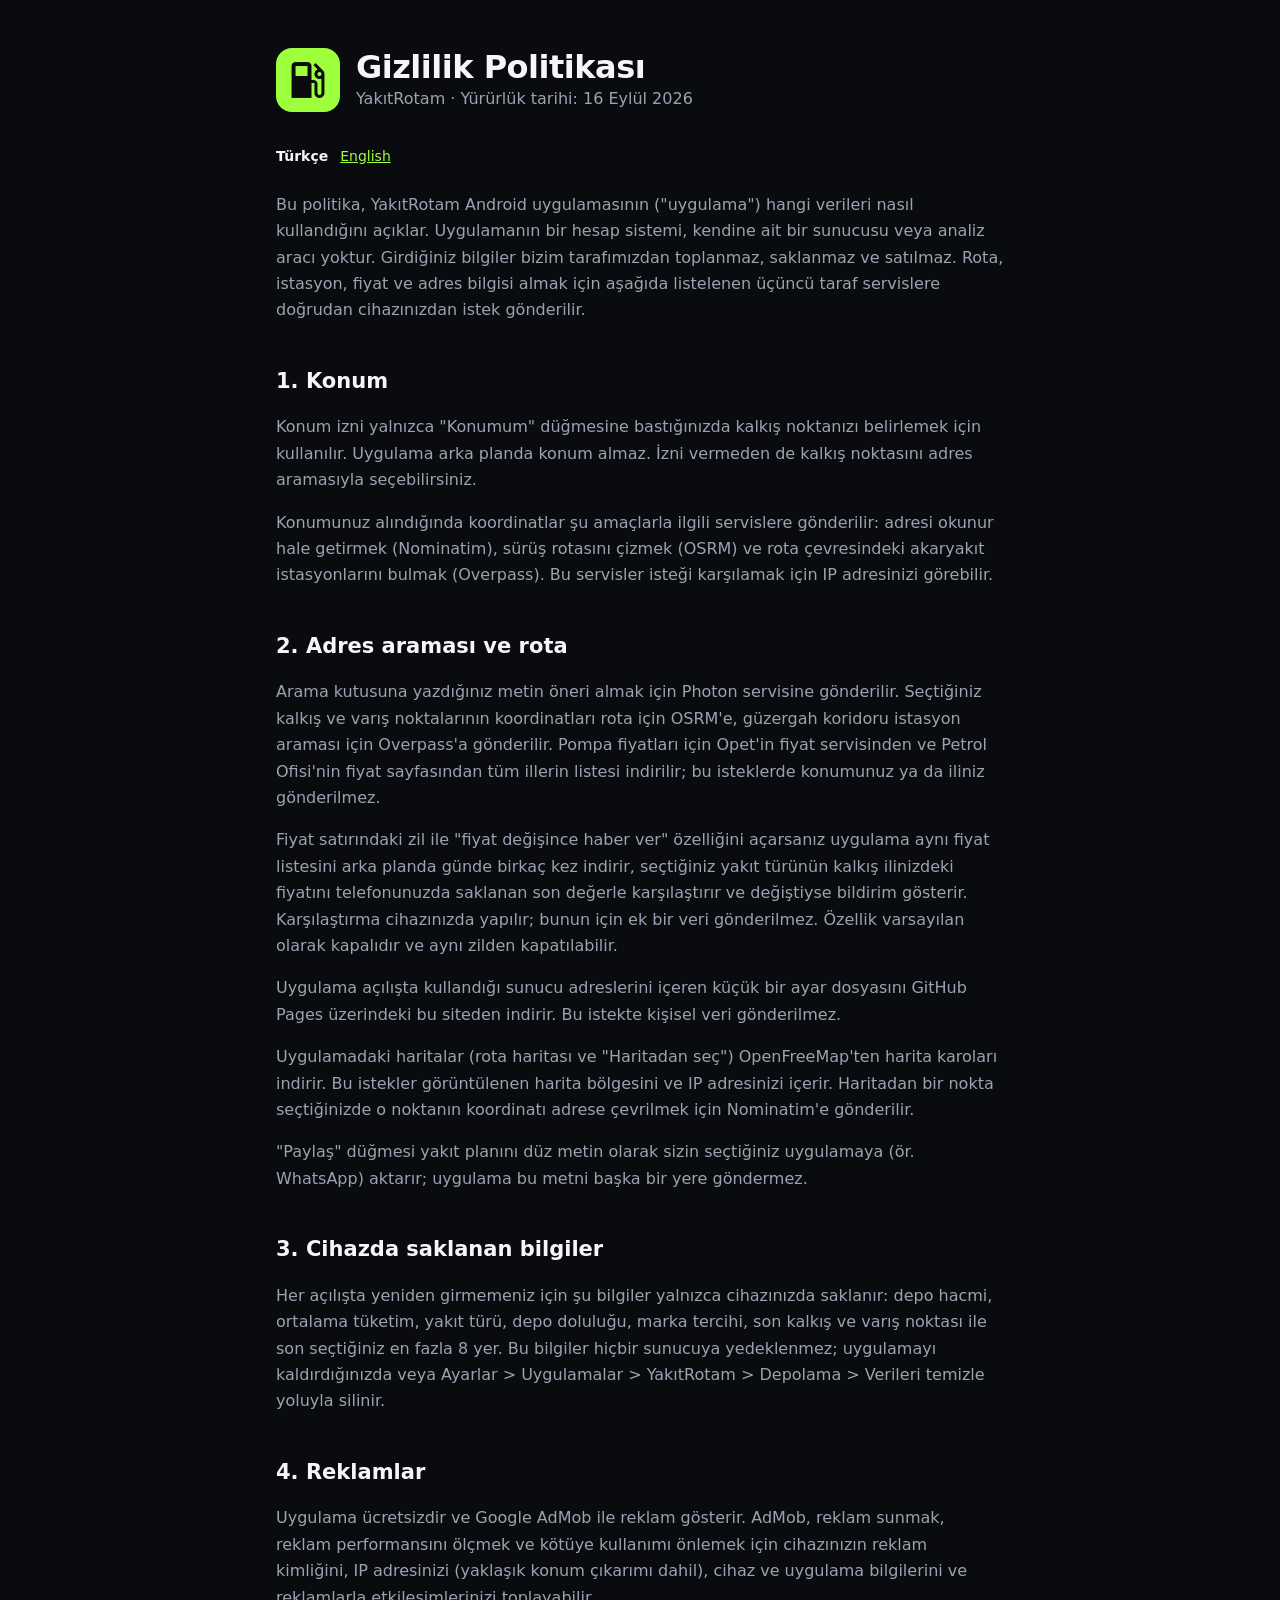
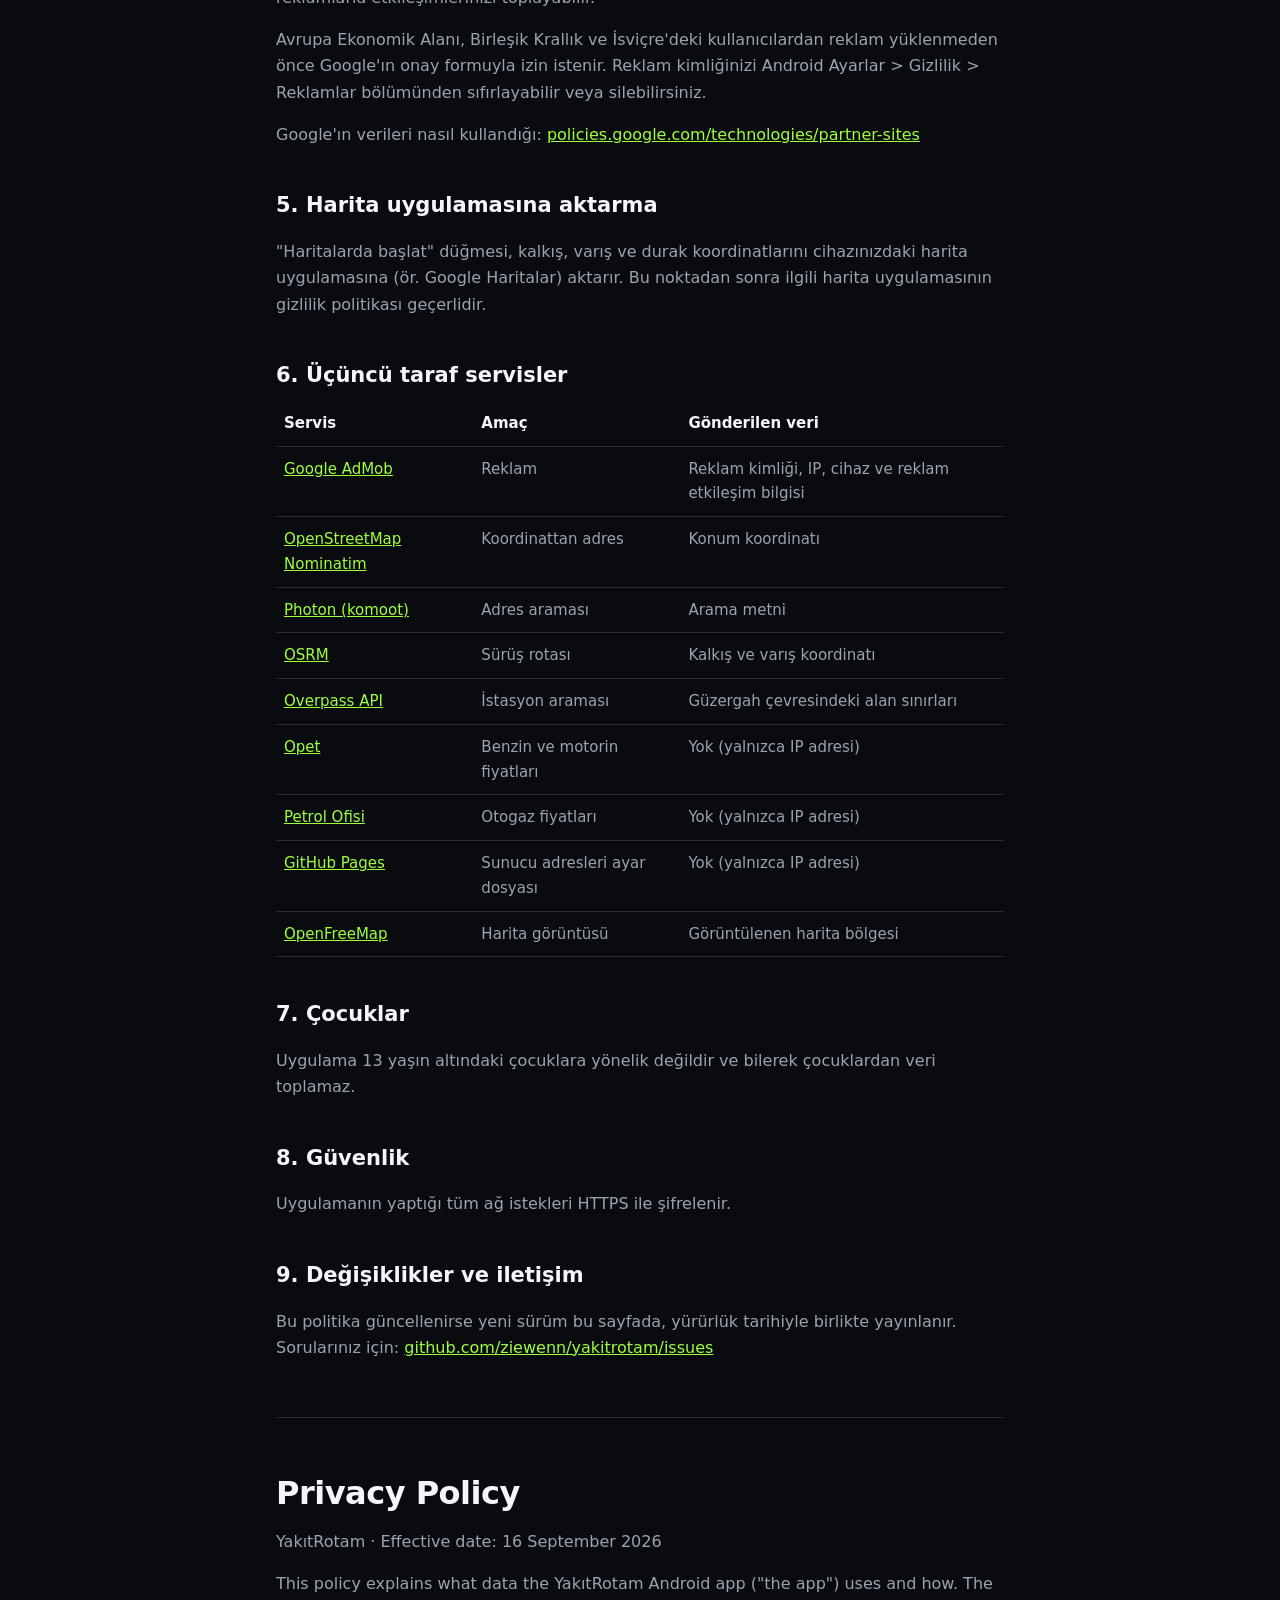
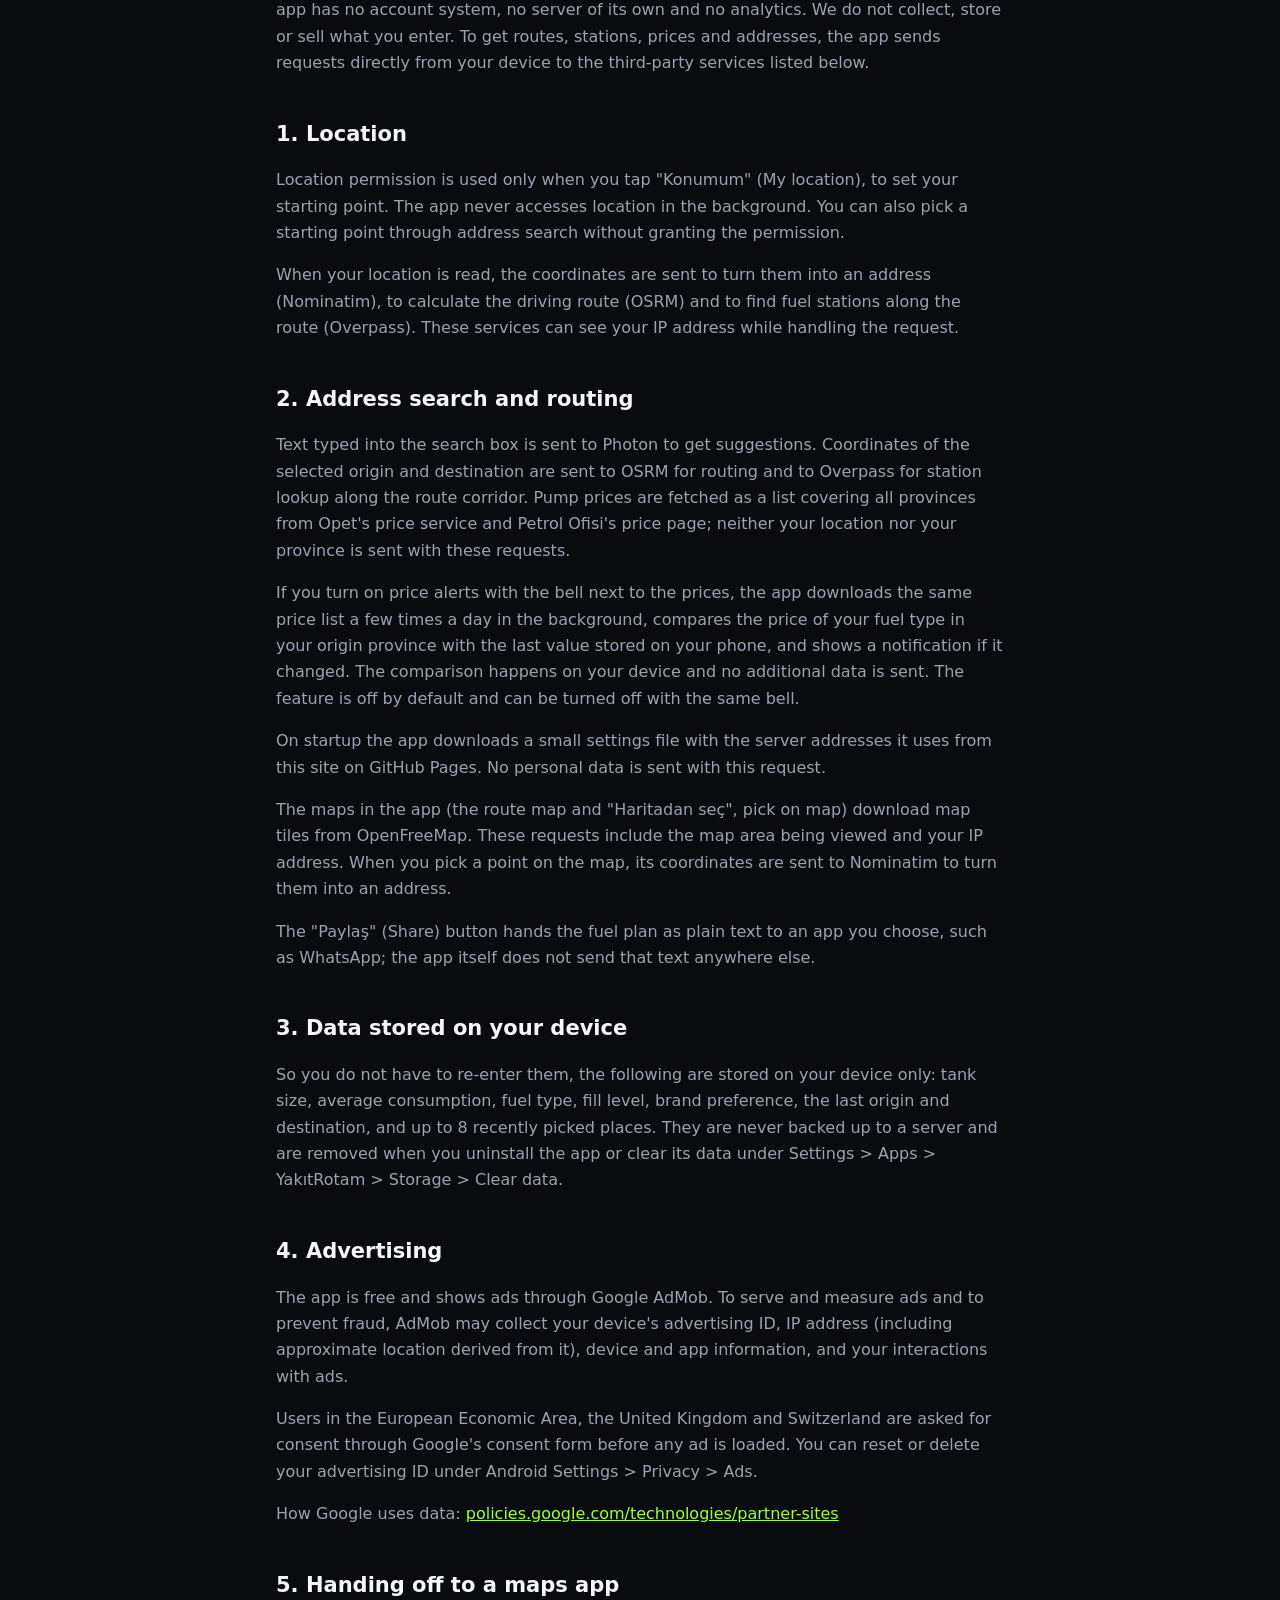
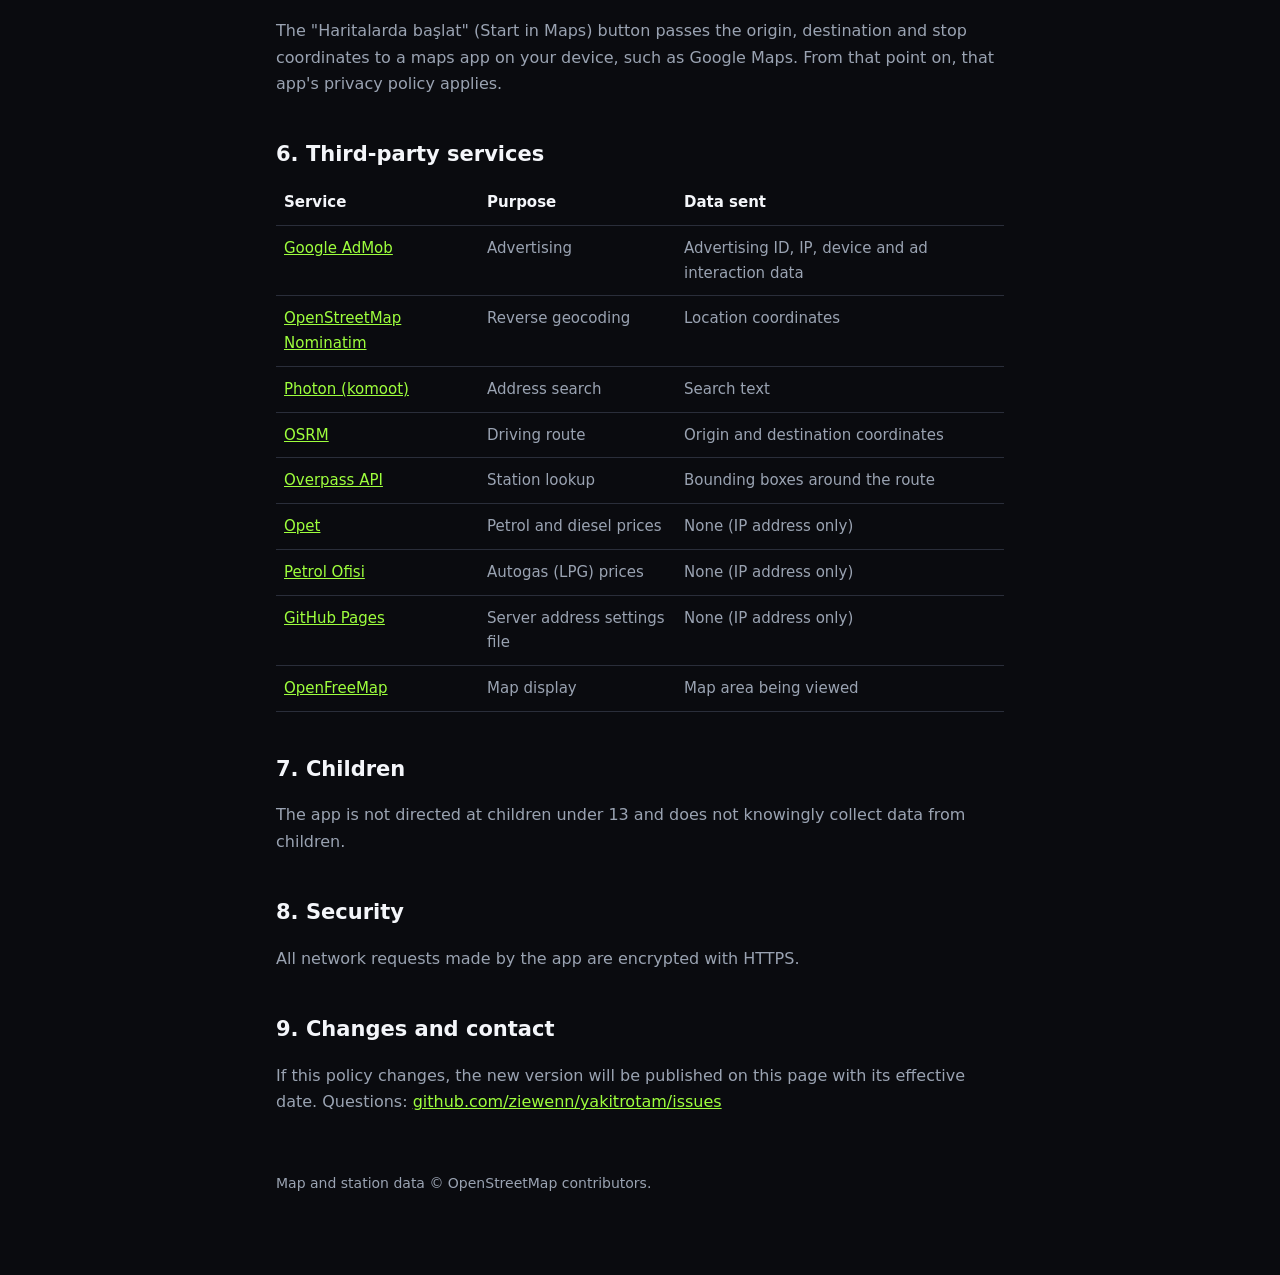
==== commit 12a24ae7: "YakıtRotam: sunucu adresleri ayar dosyası; gizlilik politikasına fiyat kaynakları ve bildirim" ====
--- a/yakitrotam/privacy/index.html
+++ b/yakitrotam/privacy/index.html
@@ -39,7 +39,17 @@
   <p>Arama kutusuna yazdığınız metin öneri almak için Photon servisine gönderilir.
   Seçtiğiniz kalkış ve varış noktalarının koordinatları rota için OSRM'e, güzergah
   koridoru istasyon araması için Overpass'a gönderilir. Pompa fiyatları için Opet'in
-  fiyat servisine yalnızca il bilgisi gönderilir.</p>
+  fiyat servisinden ve Petrol Ofisi'nin fiyat sayfasından tüm illerin listesi indirilir;
+  bu isteklerde konumunuz ya da iliniz gönderilmez.</p>
+
+  <p>Fiyat satırındaki zil ile "fiyat değişince haber ver" özelliğini açarsanız uygulama
+  aynı fiyat listesini arka planda günde birkaç kez indirir, seçtiğiniz yakıt türünün
+  kalkış ilinizdeki fiyatını telefonunuzda saklanan son değerle karşılaştırır ve
+  değiştiyse bildirim gösterir. Karşılaştırma cihazınızda yapılır; bunun için ek bir veri
+  gönderilmez. Özellik varsayılan olarak kapalıdır ve aynı zilden kapatılabilir.</p>
+
+  <p>Uygulama açılışta kullandığı sunucu adreslerini içeren küçük bir ayar dosyasını
+  GitHub Pages üzerindeki bu siteden indirir. Bu istekte kişisel veri gönderilmez.</p>
 
   <p>Uygulamadaki haritalar (rota haritası ve "Haritadan seç") OpenFreeMap'ten harita
   karoları indirir. Bu istekler görüntülenen harita bölgesini ve IP adresinizi içerir.
@@ -80,7 +90,9 @@
     <tr><td><a href="https://photon.komoot.io/">Photon (komoot)</a></td><td>Adres araması</td><td>Arama metni</td></tr>
     <tr><td><a href="https://project-osrm.org/">OSRM</a></td><td>Sürüş rotası</td><td>Kalkış ve varış koordinatı</td></tr>
     <tr><td><a href="https://wiki.openstreetmap.org/wiki/Overpass_API">Overpass API</a></td><td>İstasyon araması</td><td>Güzergah çevresindeki alan sınırları</td></tr>
-    <tr><td><a href="https://www.opet.com.tr/">Opet</a></td><td>Pompa fiyatları</td><td>İl kodu</td></tr>
+    <tr><td><a href="https://www.opet.com.tr/">Opet</a></td><td>Benzin ve motorin fiyatları</td><td>Yok (yalnızca IP adresi)</td></tr>
+    <tr><td><a href="https://www.petrolofisi.com.tr/">Petrol Ofisi</a></td><td>Otogaz fiyatları</td><td>Yok (yalnızca IP adresi)</td></tr>
+    <tr><td><a href="https://docs.github.com/en/site-policy/privacy-policies/github-general-privacy-statement">GitHub Pages</a></td><td>Sunucu adresleri ayar dosyası</td><td>Yok (yalnızca IP adresi)</td></tr>
     <tr><td><a href="https://openfreemap.org/">OpenFreeMap</a></td><td>Harita görüntüsü</td><td>Görüntülenen harita bölgesi</td></tr>
   </table>
   </div>
@@ -119,8 +131,18 @@
   <h2>2. Address search and routing</h2>
   <p>Text typed into the search box is sent to Photon to get suggestions. Coordinates of
   the selected origin and destination are sent to OSRM for routing and to Overpass for
-  station lookup along the route corridor. Only the province is sent to Opet's price
-  service to fetch pump prices.</p>
+  station lookup along the route corridor. Pump prices are fetched as a list covering all
+  provinces from Opet's price service and Petrol Ofisi's price page; neither your location
+  nor your province is sent with these requests.</p>
+
+  <p>If you turn on price alerts with the bell next to the prices, the app downloads the
+  same price list a few times a day in the background, compares the price of your fuel
+  type in your origin province with the last value stored on your phone, and shows a
+  notification if it changed. The comparison happens on your device and no additional
+  data is sent. The feature is off by default and can be turned off with the same bell.</p>
+
+  <p>On startup the app downloads a small settings file with the server addresses it uses
+  from this site on GitHub Pages. No personal data is sent with this request.</p>
 
   <p>The maps in the app (the route map and "Haritadan seç", pick on map) download map
   tiles from OpenFreeMap. These requests include the map area being viewed and your IP
@@ -161,7 +183,9 @@
     <tr><td><a href="https://photon.komoot.io/">Photon (komoot)</a></td><td>Address search</td><td>Search text</td></tr>
     <tr><td><a href="https://project-osrm.org/">OSRM</a></td><td>Driving route</td><td>Origin and destination coordinates</td></tr>
     <tr><td><a href="https://wiki.openstreetmap.org/wiki/Overpass_API">Overpass API</a></td><td>Station lookup</td><td>Bounding boxes around the route</td></tr>
-    <tr><td><a href="https://www.opet.com.tr/">Opet</a></td><td>Pump prices</td><td>Province code</td></tr>
+    <tr><td><a href="https://www.opet.com.tr/">Opet</a></td><td>Petrol and diesel prices</td><td>None (IP address only)</td></tr>
+    <tr><td><a href="https://www.petrolofisi.com.tr/">Petrol Ofisi</a></td><td>Autogas (LPG) prices</td><td>None (IP address only)</td></tr>
+    <tr><td><a href="https://docs.github.com/en/site-policy/privacy-policies/github-general-privacy-statement">GitHub Pages</a></td><td>Server address settings file</td><td>None (IP address only)</td></tr>
     <tr><td><a href="https://openfreemap.org/">OpenFreeMap</a></td><td>Map display</td><td>Map area being viewed</td></tr>
   </table>
   </div>
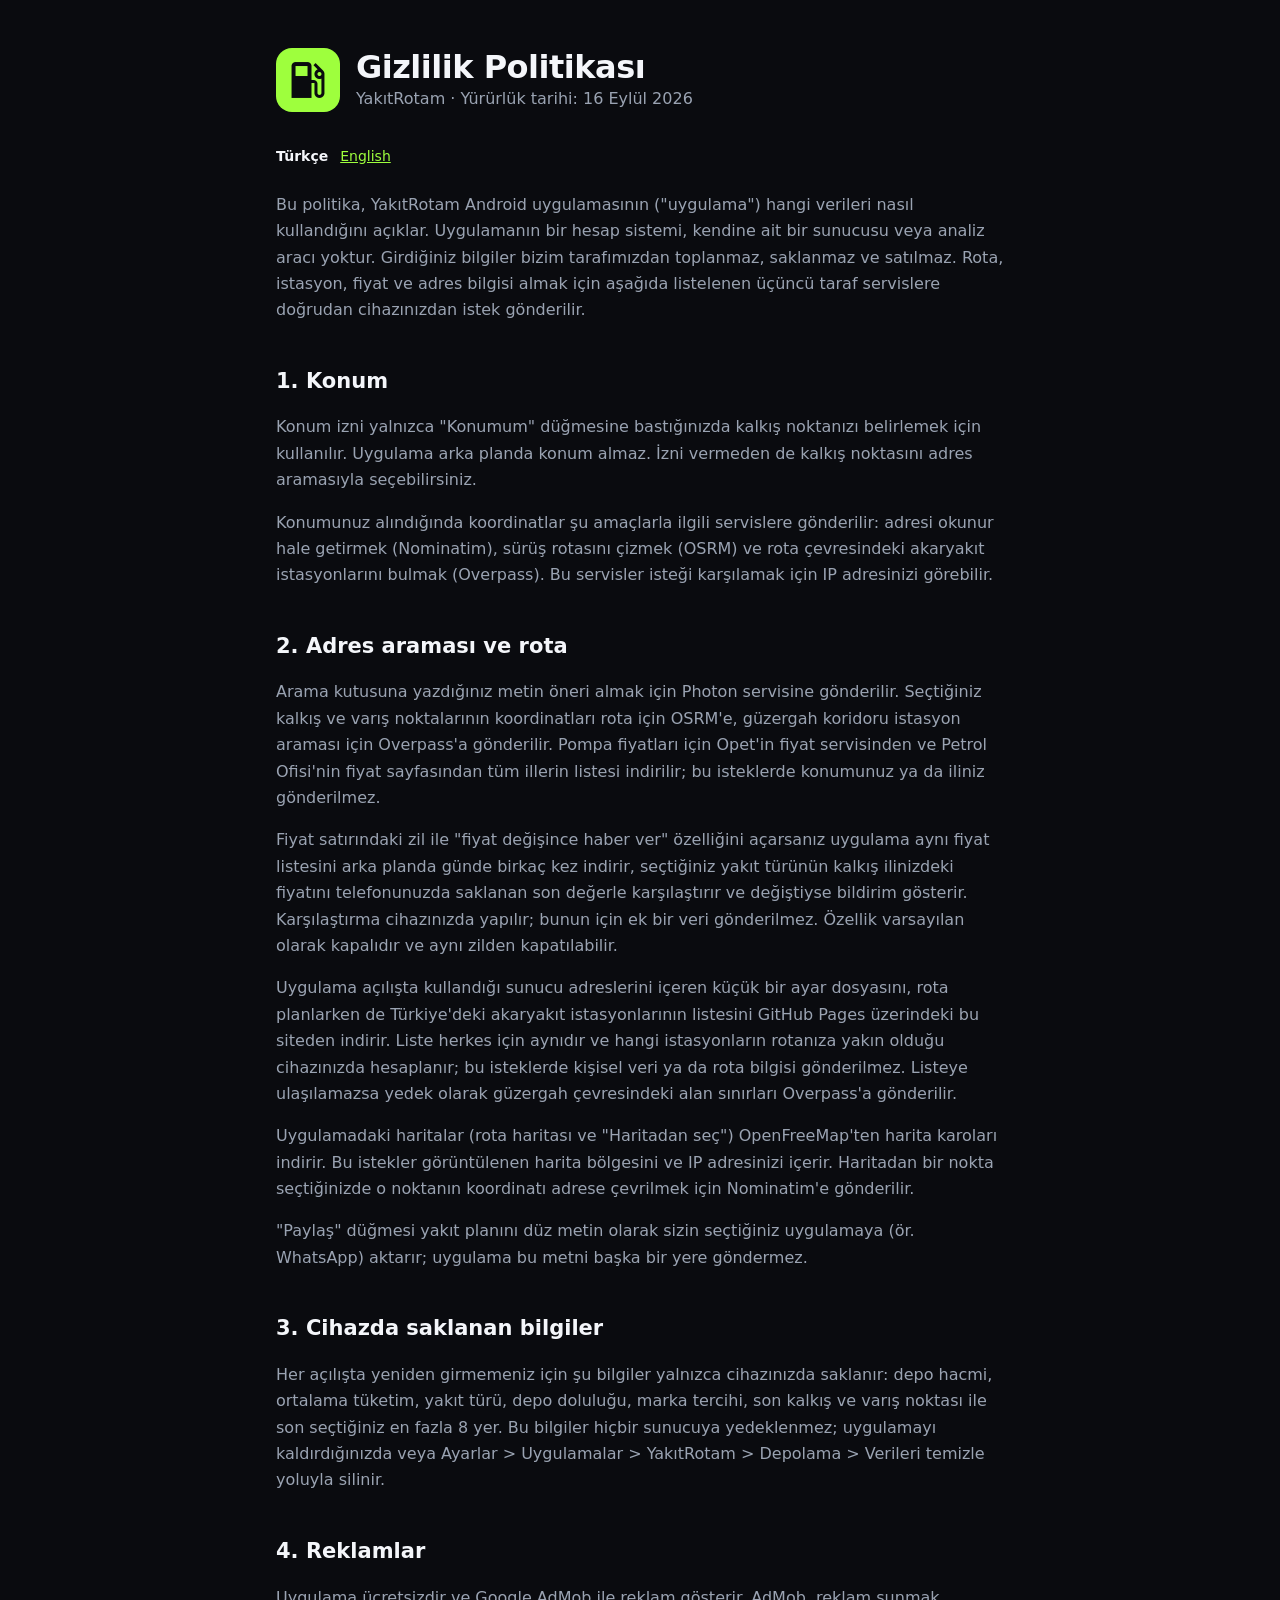
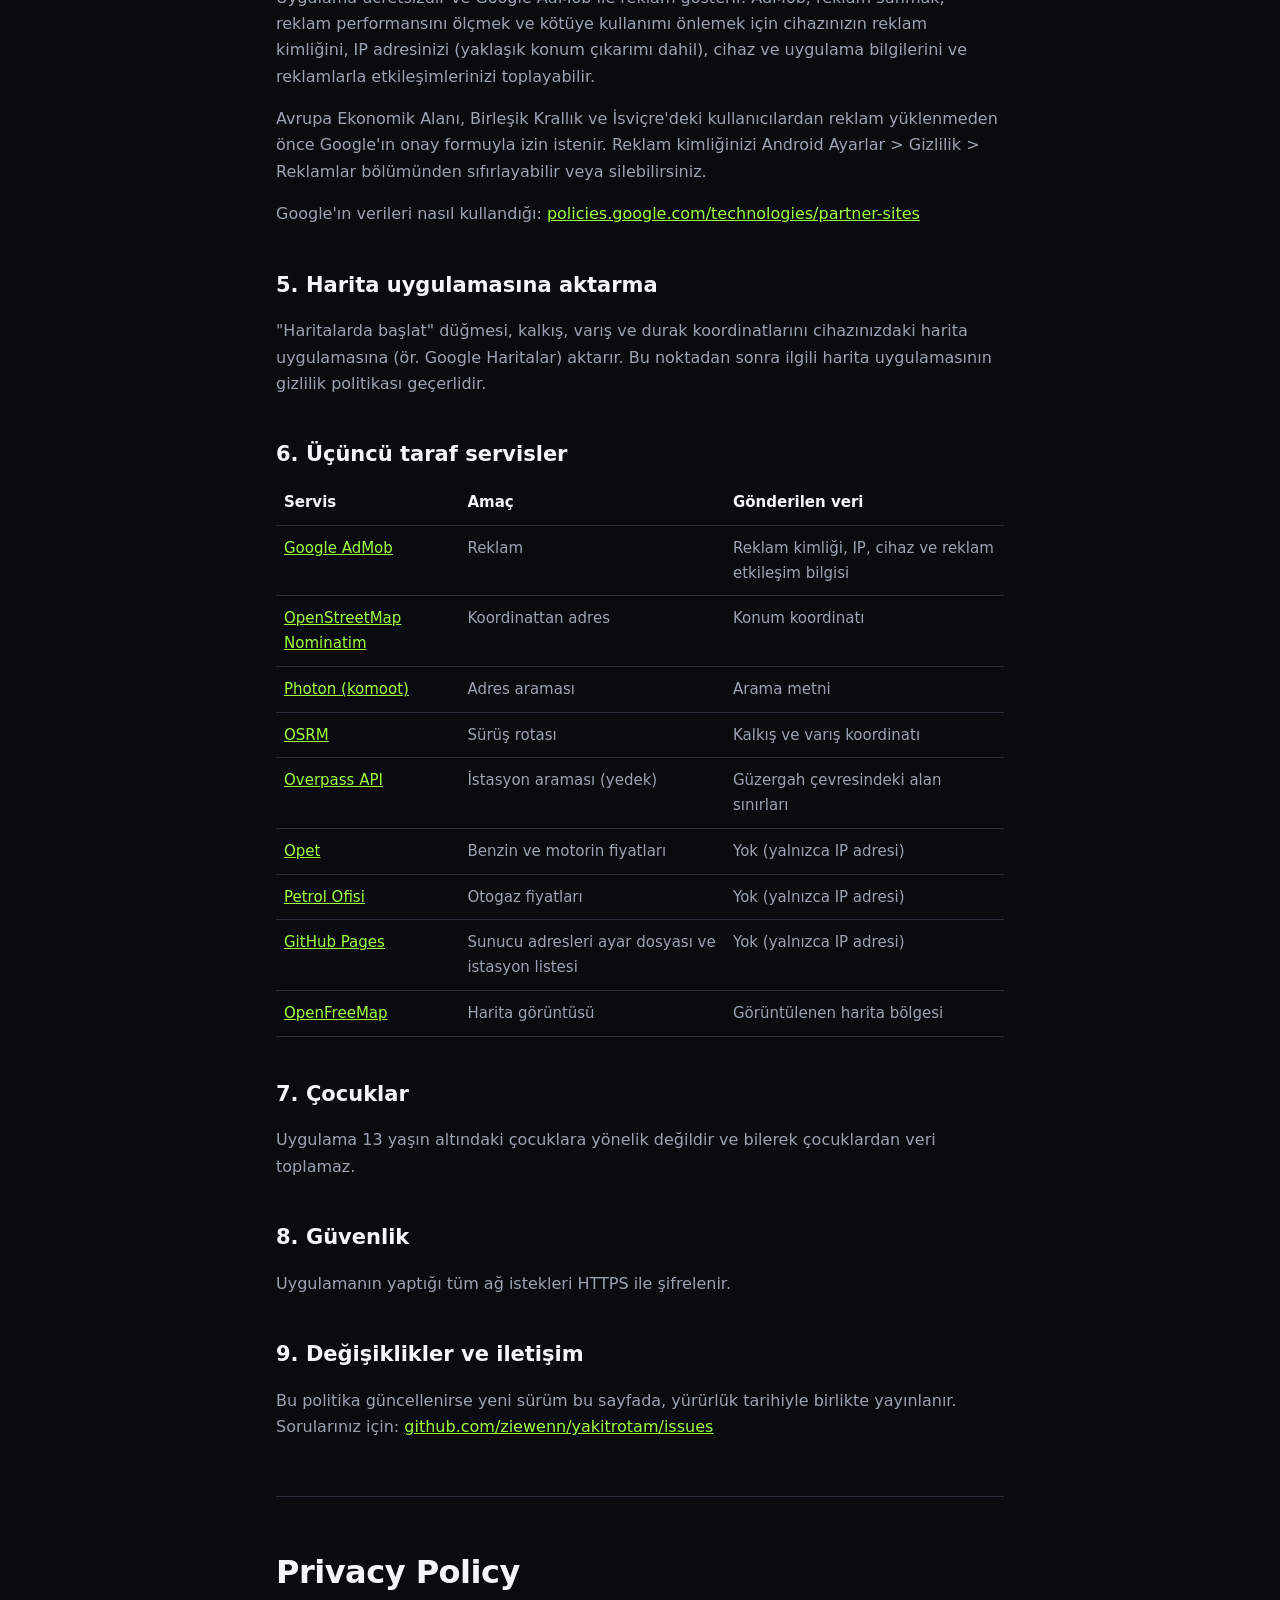
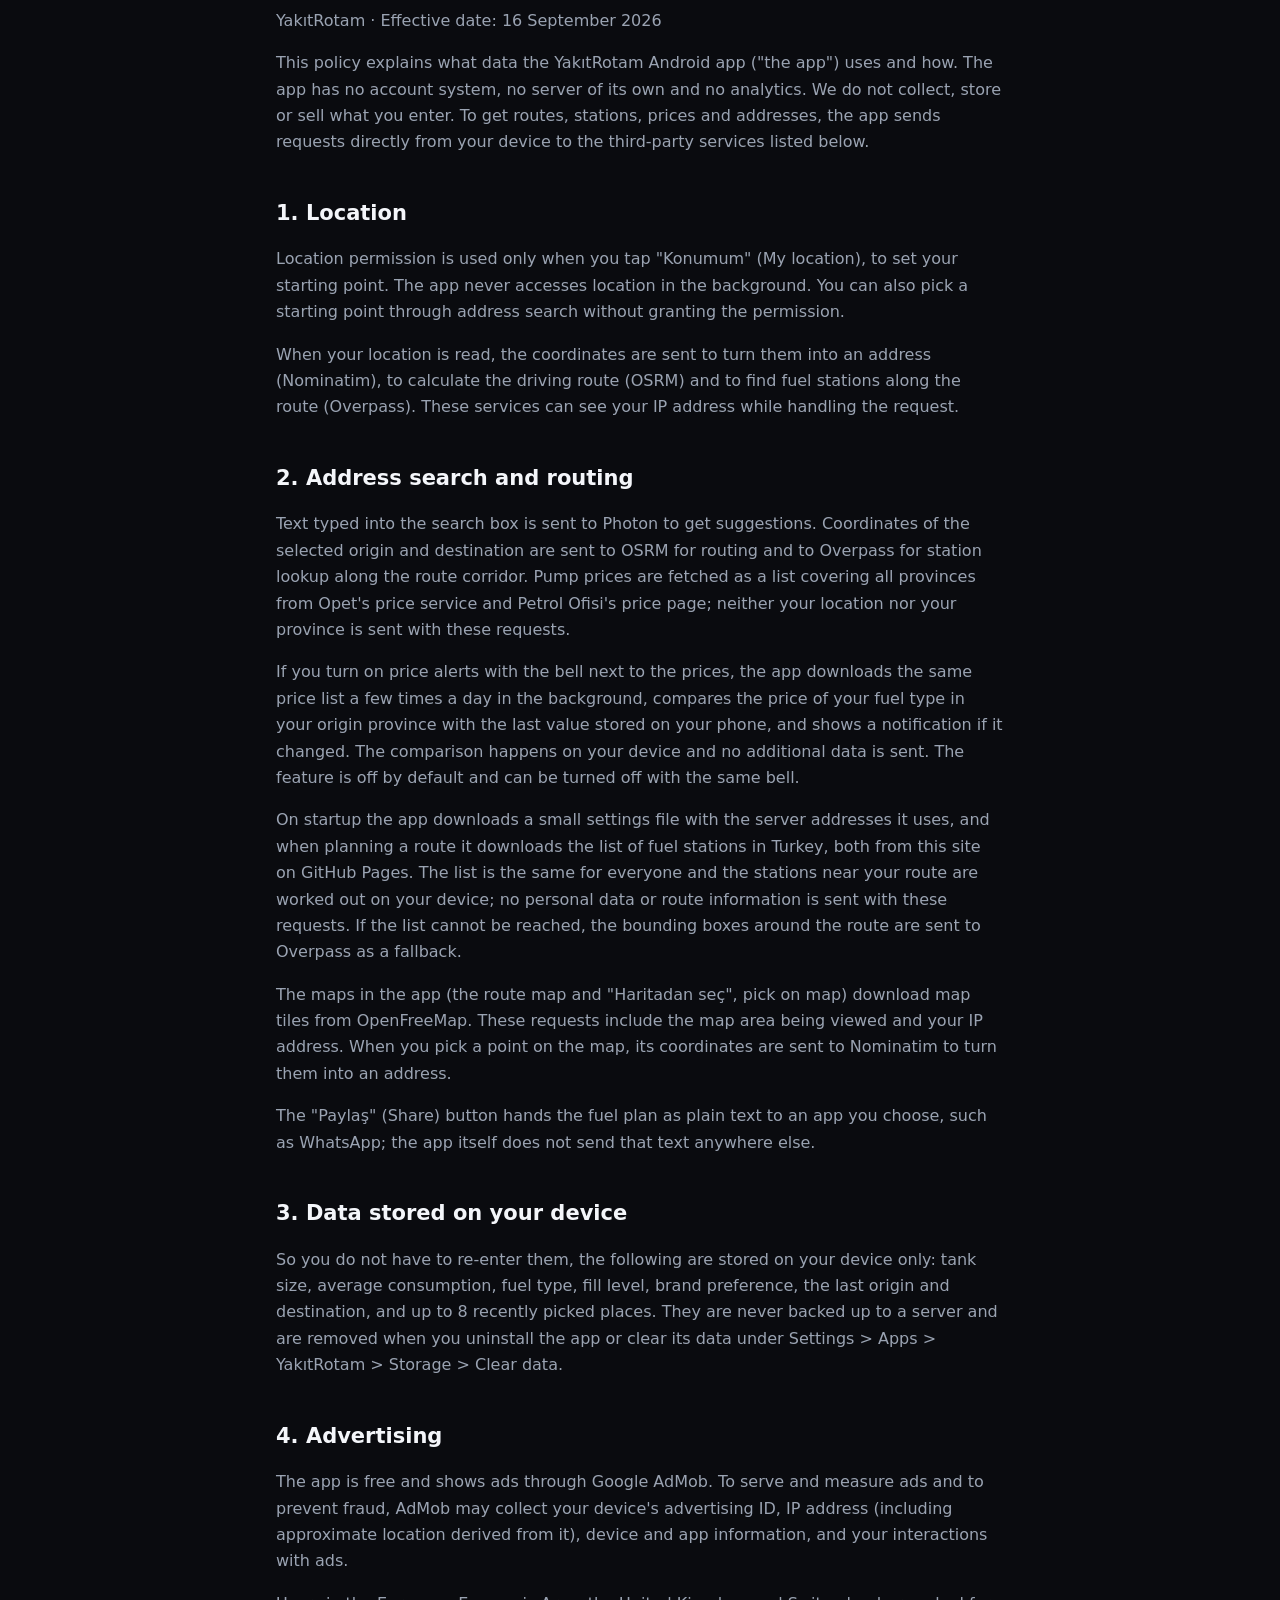
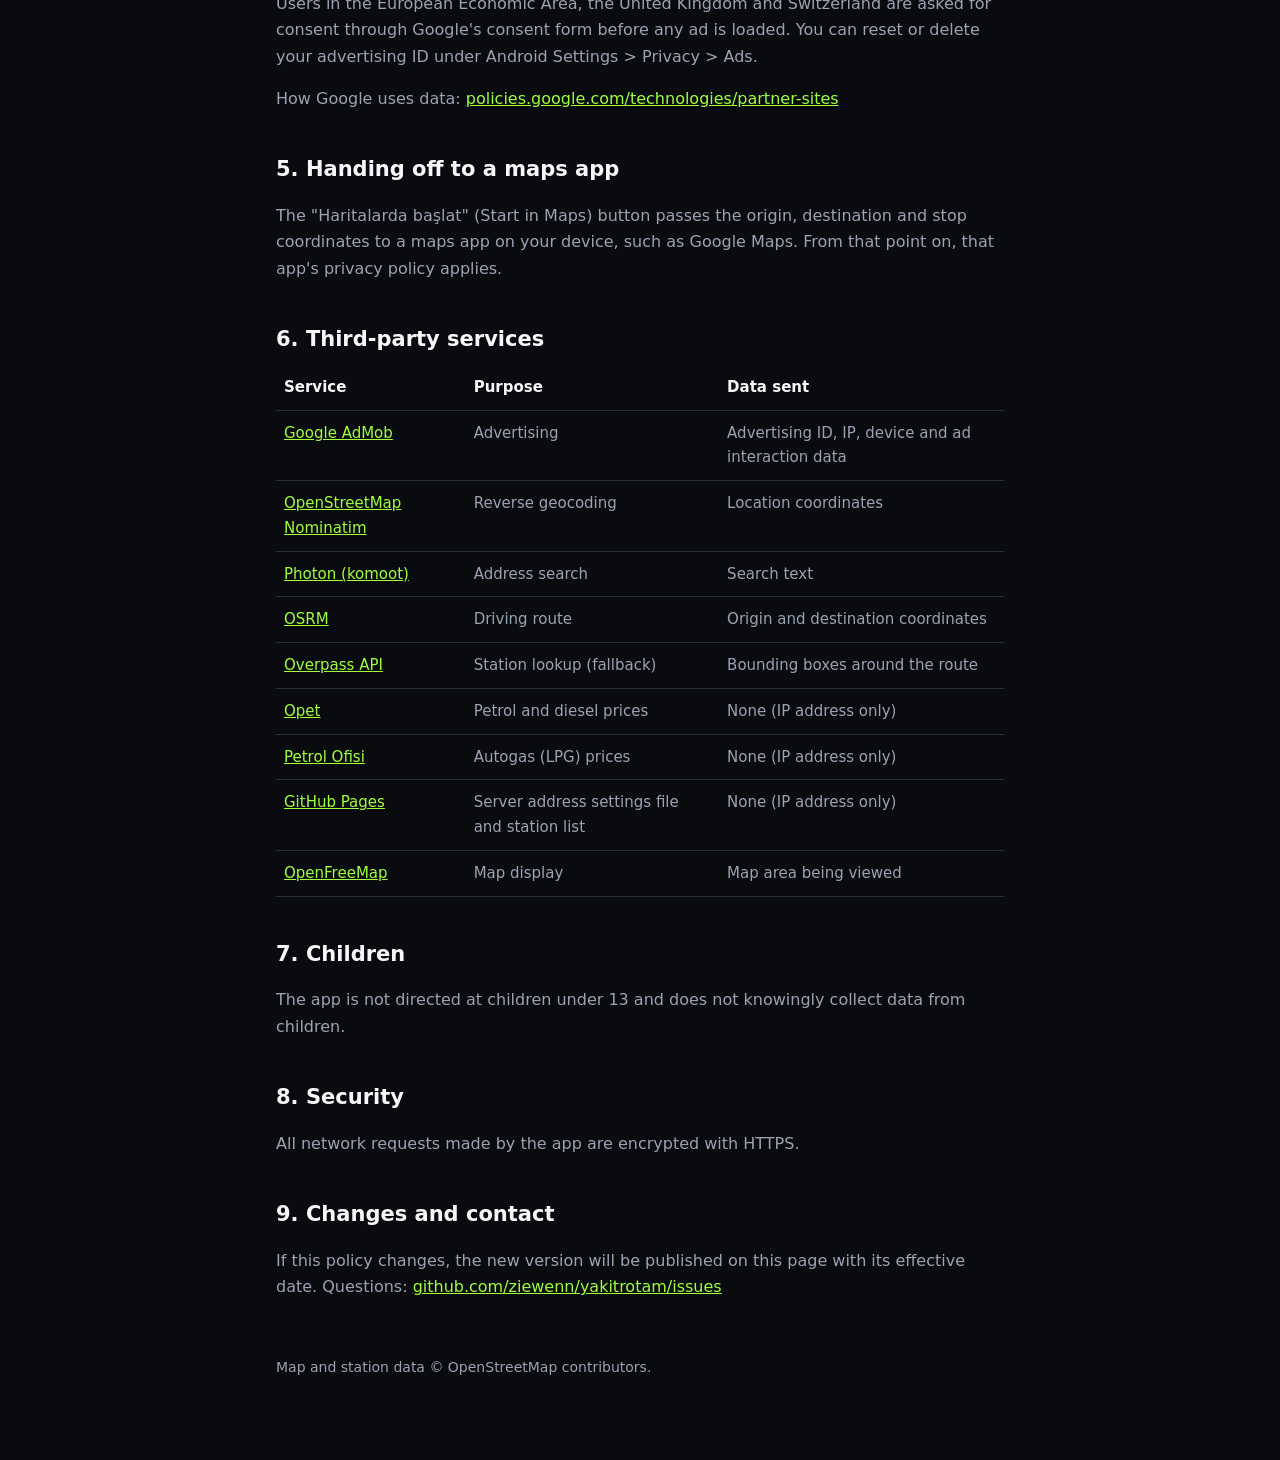
==== commit 3cb44c6c: "YakıtRotam: Türkiye istasyon listesi, çalışan Overpass sunucuları, gizlilik politikası güncellemesi" ====
--- a/yakitrotam/privacy/index.html
+++ b/yakitrotam/privacy/index.html
@@ -48,8 +48,12 @@
   değiştiyse bildirim gösterir. Karşılaştırma cihazınızda yapılır; bunun için ek bir veri
   gönderilmez. Özellik varsayılan olarak kapalıdır ve aynı zilden kapatılabilir.</p>
 
-  <p>Uygulama açılışta kullandığı sunucu adreslerini içeren küçük bir ayar dosyasını
-  GitHub Pages üzerindeki bu siteden indirir. Bu istekte kişisel veri gönderilmez.</p>
+  <p>Uygulama açılışta kullandığı sunucu adreslerini içeren küçük bir ayar dosyasını,
+  rota planlarken de Türkiye'deki akaryakıt istasyonlarının listesini GitHub Pages
+  üzerindeki bu siteden indirir. Liste herkes için aynıdır ve hangi istasyonların
+  rotanıza yakın olduğu cihazınızda hesaplanır; bu isteklerde kişisel veri ya da rota
+  bilgisi gönderilmez. Listeye ulaşılamazsa yedek olarak güzergah çevresindeki alan
+  sınırları Overpass'a gönderilir.</p>
 
   <p>Uygulamadaki haritalar (rota haritası ve "Haritadan seç") OpenFreeMap'ten harita
   karoları indirir. Bu istekler görüntülenen harita bölgesini ve IP adresinizi içerir.
@@ -89,10 +93,10 @@
     <tr><td><a href="https://wiki.osmfoundation.org/wiki/Privacy_Policy">OpenStreetMap Nominatim</a></td><td>Koordinattan adres</td><td>Konum koordinatı</td></tr>
     <tr><td><a href="https://photon.komoot.io/">Photon (komoot)</a></td><td>Adres araması</td><td>Arama metni</td></tr>
     <tr><td><a href="https://project-osrm.org/">OSRM</a></td><td>Sürüş rotası</td><td>Kalkış ve varış koordinatı</td></tr>
-    <tr><td><a href="https://wiki.openstreetmap.org/wiki/Overpass_API">Overpass API</a></td><td>İstasyon araması</td><td>Güzergah çevresindeki alan sınırları</td></tr>
+    <tr><td><a href="https://wiki.openstreetmap.org/wiki/Overpass_API">Overpass API</a></td><td>İstasyon araması (yedek)</td><td>Güzergah çevresindeki alan sınırları</td></tr>
     <tr><td><a href="https://www.opet.com.tr/">Opet</a></td><td>Benzin ve motorin fiyatları</td><td>Yok (yalnızca IP adresi)</td></tr>
     <tr><td><a href="https://www.petrolofisi.com.tr/">Petrol Ofisi</a></td><td>Otogaz fiyatları</td><td>Yok (yalnızca IP adresi)</td></tr>
-    <tr><td><a href="https://docs.github.com/en/site-policy/privacy-policies/github-general-privacy-statement">GitHub Pages</a></td><td>Sunucu adresleri ayar dosyası</td><td>Yok (yalnızca IP adresi)</td></tr>
+    <tr><td><a href="https://docs.github.com/en/site-policy/privacy-policies/github-general-privacy-statement">GitHub Pages</a></td><td>Sunucu adresleri ayar dosyası ve istasyon listesi</td><td>Yok (yalnızca IP adresi)</td></tr>
     <tr><td><a href="https://openfreemap.org/">OpenFreeMap</a></td><td>Harita görüntüsü</td><td>Görüntülenen harita bölgesi</td></tr>
   </table>
   </div>
@@ -141,8 +145,12 @@
   notification if it changed. The comparison happens on your device and no additional
   data is sent. The feature is off by default and can be turned off with the same bell.</p>
 
-  <p>On startup the app downloads a small settings file with the server addresses it uses
-  from this site on GitHub Pages. No personal data is sent with this request.</p>
+  <p>On startup the app downloads a small settings file with the server addresses it uses,
+  and when planning a route it downloads the list of fuel stations in Turkey, both from this
+  site on GitHub Pages. The list is the same for everyone and the stations near your route
+  are worked out on your device; no personal data or route information is sent with these
+  requests. If the list cannot be reached, the bounding boxes around the route are sent to
+  Overpass as a fallback.</p>
 
   <p>The maps in the app (the route map and "Haritadan seç", pick on map) download map
   tiles from OpenFreeMap. These requests include the map area being viewed and your IP
@@ -182,10 +190,10 @@
     <tr><td><a href="https://wiki.osmfoundation.org/wiki/Privacy_Policy">OpenStreetMap Nominatim</a></td><td>Reverse geocoding</td><td>Location coordinates</td></tr>
     <tr><td><a href="https://photon.komoot.io/">Photon (komoot)</a></td><td>Address search</td><td>Search text</td></tr>
     <tr><td><a href="https://project-osrm.org/">OSRM</a></td><td>Driving route</td><td>Origin and destination coordinates</td></tr>
-    <tr><td><a href="https://wiki.openstreetmap.org/wiki/Overpass_API">Overpass API</a></td><td>Station lookup</td><td>Bounding boxes around the route</td></tr>
+    <tr><td><a href="https://wiki.openstreetmap.org/wiki/Overpass_API">Overpass API</a></td><td>Station lookup (fallback)</td><td>Bounding boxes around the route</td></tr>
     <tr><td><a href="https://www.opet.com.tr/">Opet</a></td><td>Petrol and diesel prices</td><td>None (IP address only)</td></tr>
     <tr><td><a href="https://www.petrolofisi.com.tr/">Petrol Ofisi</a></td><td>Autogas (LPG) prices</td><td>None (IP address only)</td></tr>
-    <tr><td><a href="https://docs.github.com/en/site-policy/privacy-policies/github-general-privacy-statement">GitHub Pages</a></td><td>Server address settings file</td><td>None (IP address only)</td></tr>
+    <tr><td><a href="https://docs.github.com/en/site-policy/privacy-policies/github-general-privacy-statement">GitHub Pages</a></td><td>Server address settings file and station list</td><td>None (IP address only)</td></tr>
     <tr><td><a href="https://openfreemap.org/">OpenFreeMap</a></td><td>Map display</td><td>Map area being viewed</td></tr>
   </table>
   </div>
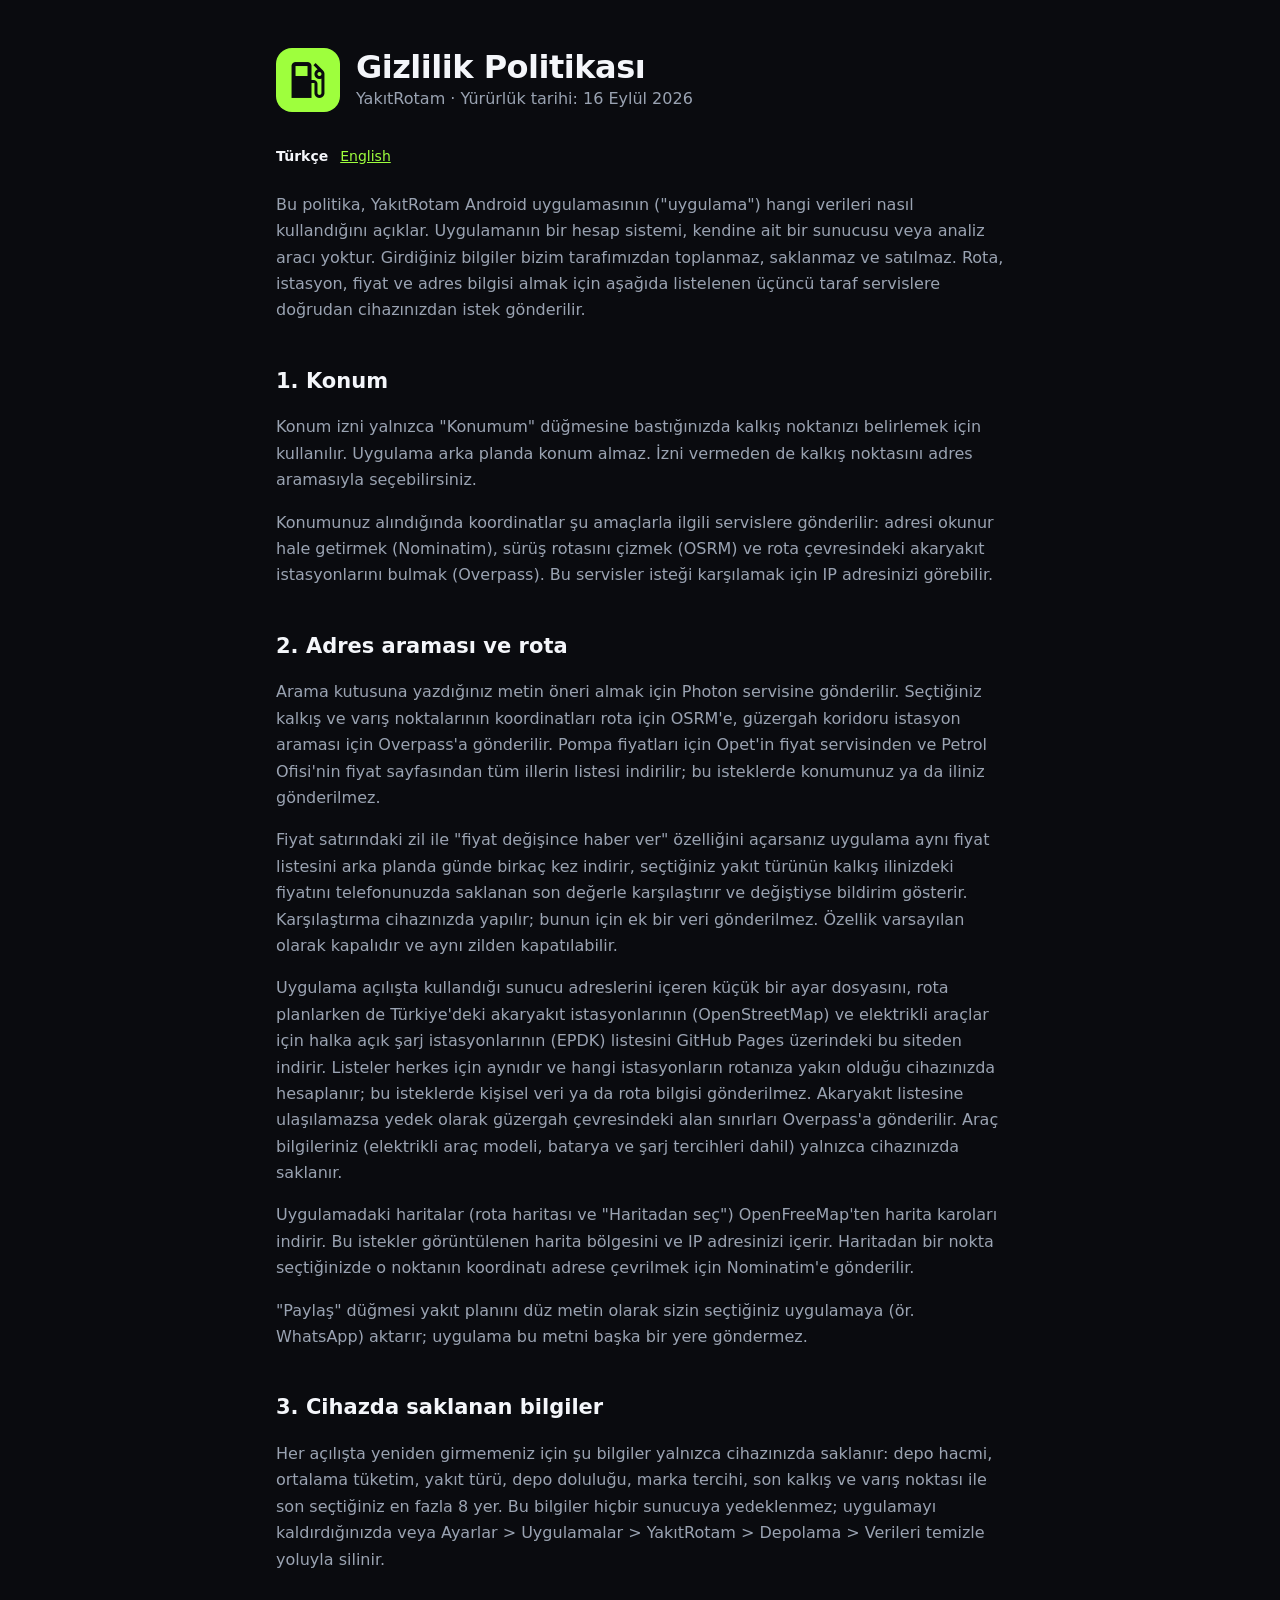
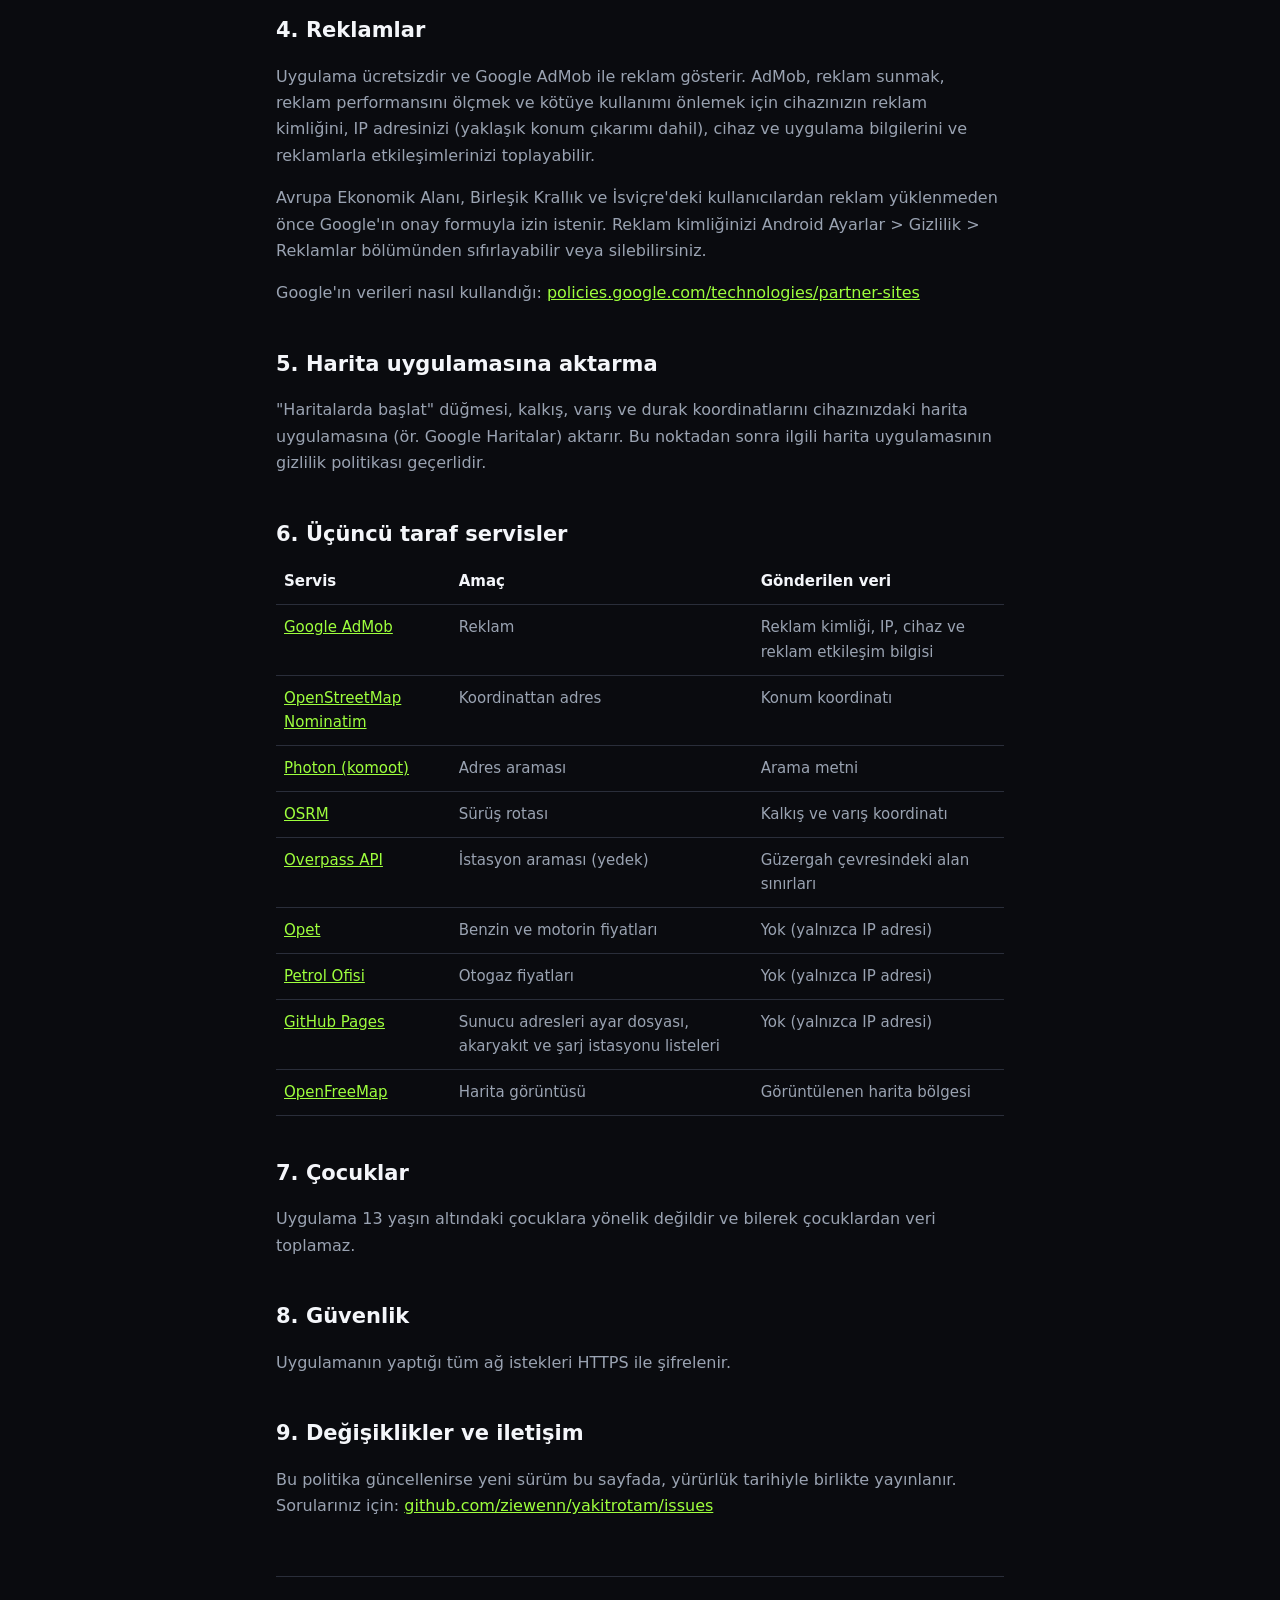
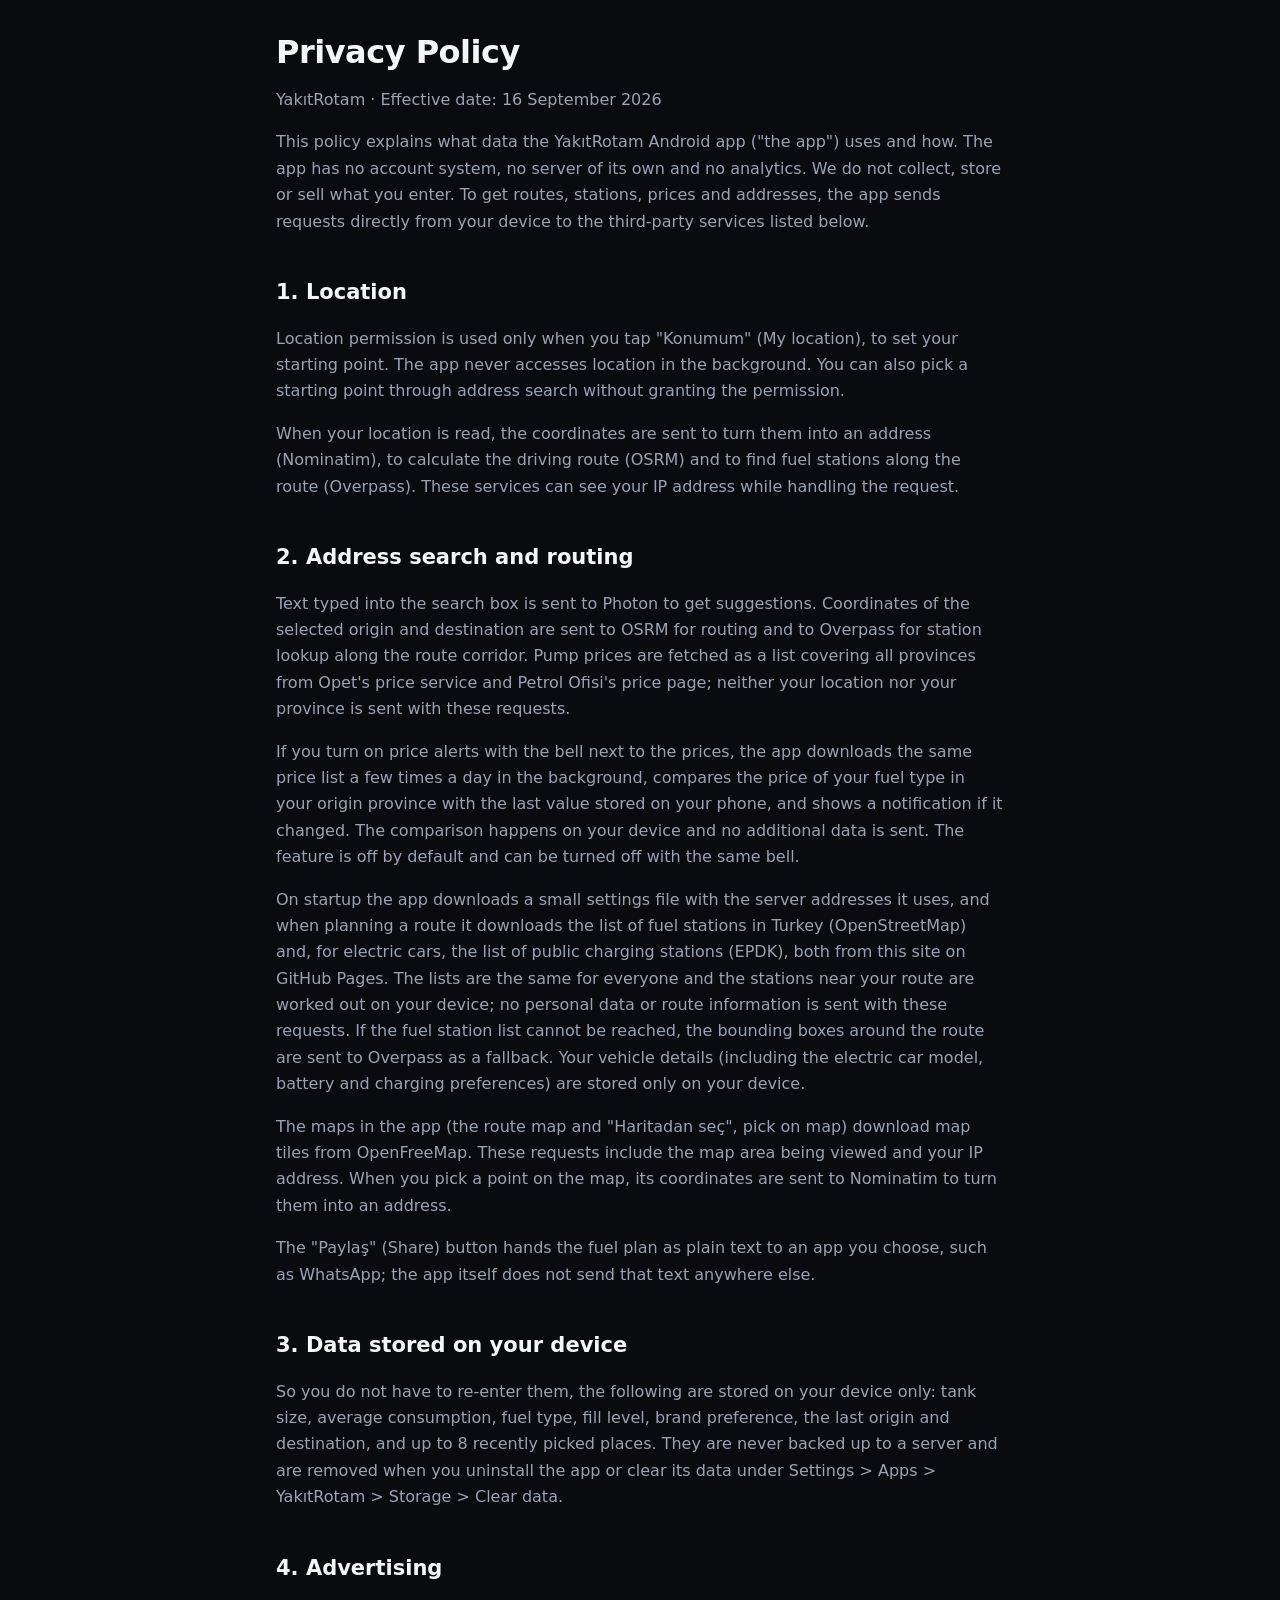
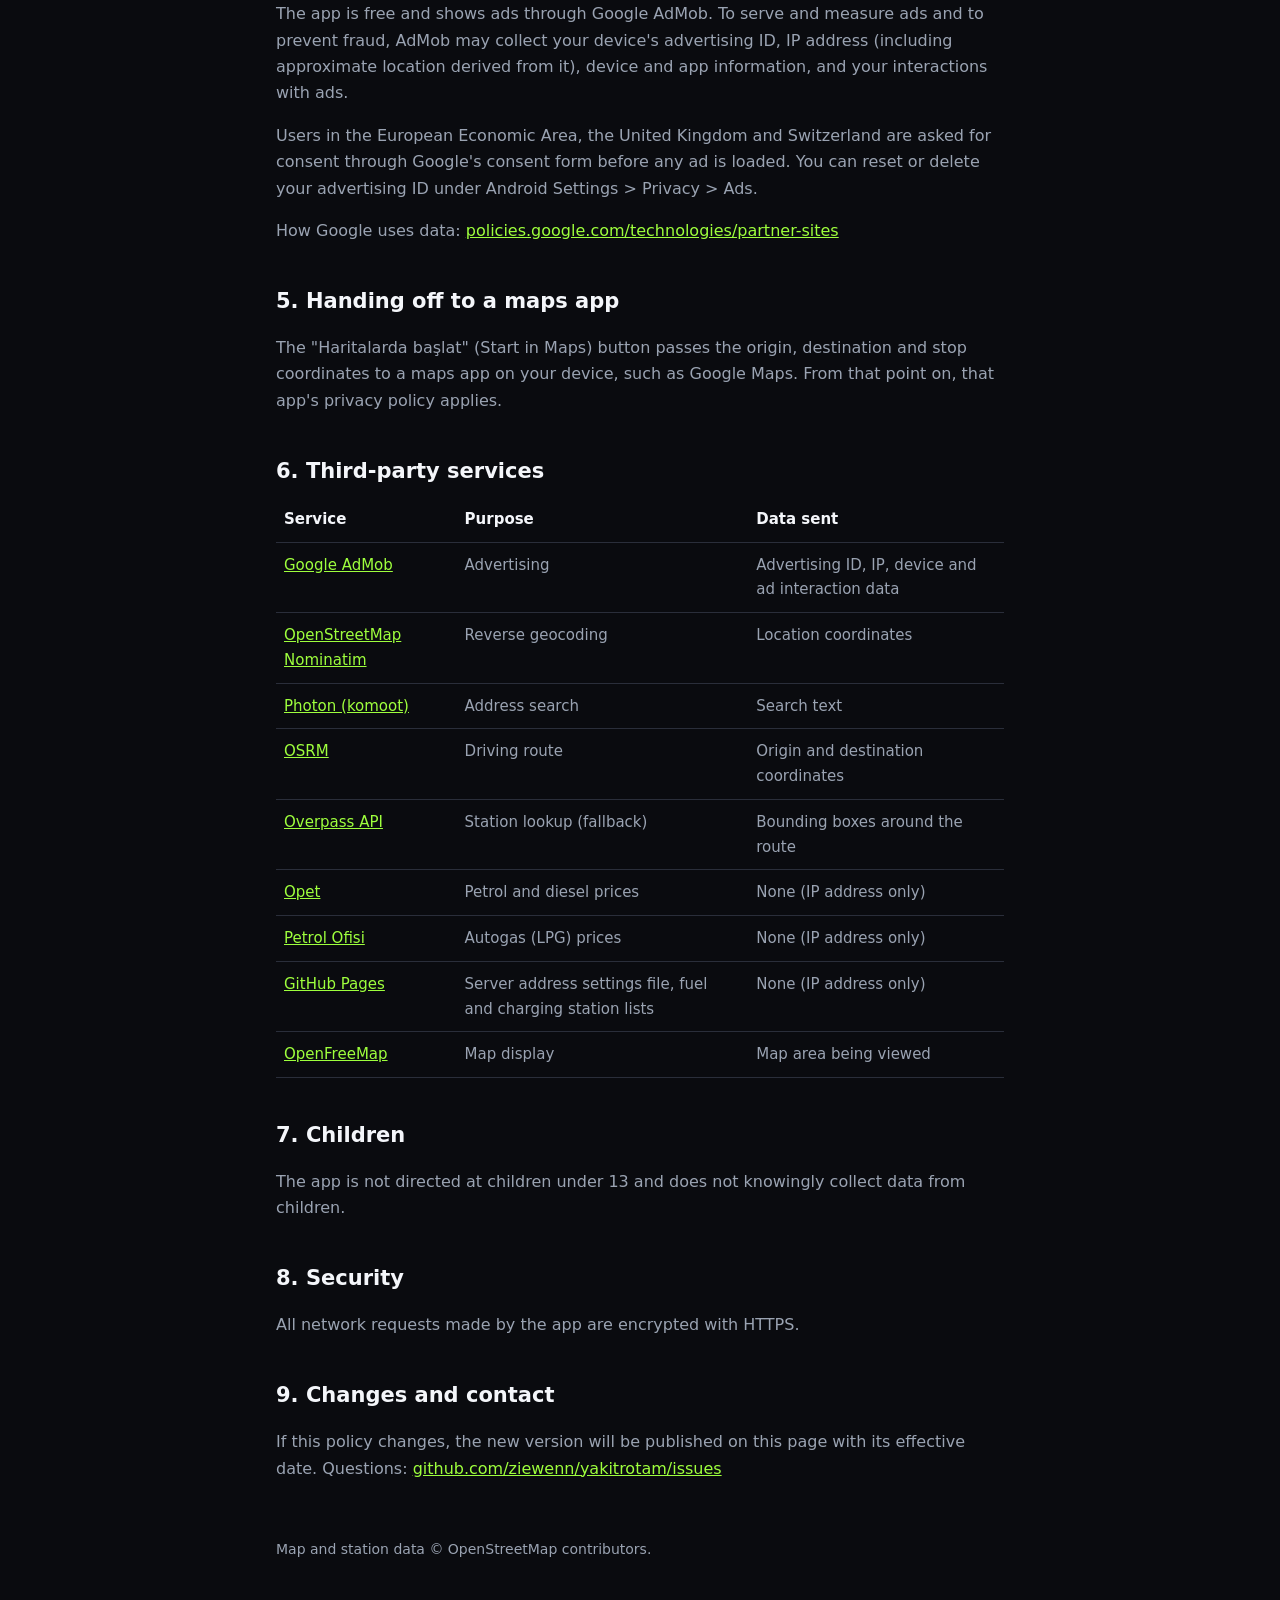
==== commit 96227cc3: "YakıtRotam: EPDK şarj istasyonu listesi, açık tema harita stili, gizlilik politikası güncellemesi" ====
--- a/yakitrotam/privacy/index.html
+++ b/yakitrotam/privacy/index.html
@@ -49,11 +49,13 @@
   gönderilmez. Özellik varsayılan olarak kapalıdır ve aynı zilden kapatılabilir.</p>
 
   <p>Uygulama açılışta kullandığı sunucu adreslerini içeren küçük bir ayar dosyasını,
-  rota planlarken de Türkiye'deki akaryakıt istasyonlarının listesini GitHub Pages
-  üzerindeki bu siteden indirir. Liste herkes için aynıdır ve hangi istasyonların
-  rotanıza yakın olduğu cihazınızda hesaplanır; bu isteklerde kişisel veri ya da rota
-  bilgisi gönderilmez. Listeye ulaşılamazsa yedek olarak güzergah çevresindeki alan
-  sınırları Overpass'a gönderilir.</p>
+  rota planlarken de Türkiye'deki akaryakıt istasyonlarının (OpenStreetMap) ve elektrikli
+  araçlar için halka açık şarj istasyonlarının (EPDK) listesini GitHub Pages üzerindeki
+  bu siteden indirir. Listeler herkes için aynıdır ve hangi istasyonların rotanıza yakın
+  olduğu cihazınızda hesaplanır; bu isteklerde kişisel veri ya da rota bilgisi
+  gönderilmez. Akaryakıt listesine ulaşılamazsa yedek olarak güzergah çevresindeki alan
+  sınırları Overpass'a gönderilir. Araç bilgileriniz (elektrikli araç modeli, batarya ve
+  şarj tercihleri dahil) yalnızca cihazınızda saklanır.</p>
 
   <p>Uygulamadaki haritalar (rota haritası ve "Haritadan seç") OpenFreeMap'ten harita
   karoları indirir. Bu istekler görüntülenen harita bölgesini ve IP adresinizi içerir.
@@ -96,7 +98,7 @@
     <tr><td><a href="https://wiki.openstreetmap.org/wiki/Overpass_API">Overpass API</a></td><td>İstasyon araması (yedek)</td><td>Güzergah çevresindeki alan sınırları</td></tr>
     <tr><td><a href="https://www.opet.com.tr/">Opet</a></td><td>Benzin ve motorin fiyatları</td><td>Yok (yalnızca IP adresi)</td></tr>
     <tr><td><a href="https://www.petrolofisi.com.tr/">Petrol Ofisi</a></td><td>Otogaz fiyatları</td><td>Yok (yalnızca IP adresi)</td></tr>
-    <tr><td><a href="https://docs.github.com/en/site-policy/privacy-policies/github-general-privacy-statement">GitHub Pages</a></td><td>Sunucu adresleri ayar dosyası ve istasyon listesi</td><td>Yok (yalnızca IP adresi)</td></tr>
+    <tr><td><a href="https://docs.github.com/en/site-policy/privacy-policies/github-general-privacy-statement">GitHub Pages</a></td><td>Sunucu adresleri ayar dosyası, akaryakıt ve şarj istasyonu listeleri</td><td>Yok (yalnızca IP adresi)</td></tr>
     <tr><td><a href="https://openfreemap.org/">OpenFreeMap</a></td><td>Harita görüntüsü</td><td>Görüntülenen harita bölgesi</td></tr>
   </table>
   </div>
@@ -146,11 +148,13 @@
   data is sent. The feature is off by default and can be turned off with the same bell.</p>
 
   <p>On startup the app downloads a small settings file with the server addresses it uses,
-  and when planning a route it downloads the list of fuel stations in Turkey, both from this
-  site on GitHub Pages. The list is the same for everyone and the stations near your route
-  are worked out on your device; no personal data or route information is sent with these
-  requests. If the list cannot be reached, the bounding boxes around the route are sent to
-  Overpass as a fallback.</p>
+  and when planning a route it downloads the list of fuel stations in Turkey (OpenStreetMap)
+  and, for electric cars, the list of public charging stations (EPDK), both from this site on
+  GitHub Pages. The lists are the same for everyone and the stations near your route are
+  worked out on your device; no personal data or route information is sent with these
+  requests. If the fuel station list cannot be reached, the bounding boxes around the route
+  are sent to Overpass as a fallback. Your vehicle details (including the electric car model,
+  battery and charging preferences) are stored only on your device.</p>
 
   <p>The maps in the app (the route map and "Haritadan seç", pick on map) download map
   tiles from OpenFreeMap. These requests include the map area being viewed and your IP
@@ -193,7 +197,7 @@
     <tr><td><a href="https://wiki.openstreetmap.org/wiki/Overpass_API">Overpass API</a></td><td>Station lookup (fallback)</td><td>Bounding boxes around the route</td></tr>
     <tr><td><a href="https://www.opet.com.tr/">Opet</a></td><td>Petrol and diesel prices</td><td>None (IP address only)</td></tr>
     <tr><td><a href="https://www.petrolofisi.com.tr/">Petrol Ofisi</a></td><td>Autogas (LPG) prices</td><td>None (IP address only)</td></tr>
-    <tr><td><a href="https://docs.github.com/en/site-policy/privacy-policies/github-general-privacy-statement">GitHub Pages</a></td><td>Server address settings file and station list</td><td>None (IP address only)</td></tr>
+    <tr><td><a href="https://docs.github.com/en/site-policy/privacy-policies/github-general-privacy-statement">GitHub Pages</a></td><td>Server address settings file, fuel and charging station lists</td><td>None (IP address only)</td></tr>
     <tr><td><a href="https://openfreemap.org/">OpenFreeMap</a></td><td>Map display</td><td>Map area being viewed</td></tr>
   </table>
   </div>
